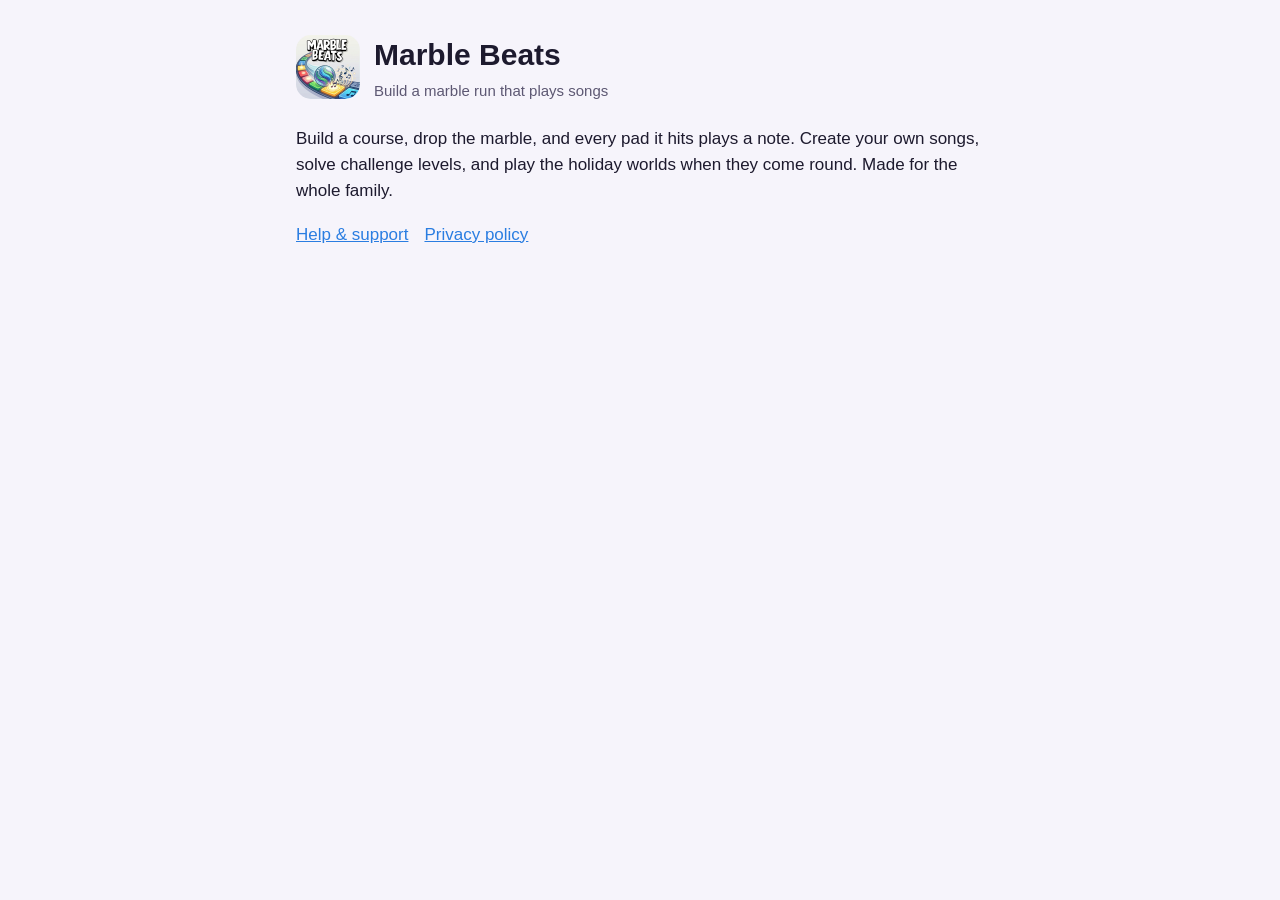
==== index.html @ 2eb8933d "Marble Beats website: home, privacy policy, support Co-Authored-By: Claude Opus 5.5 <noreply@anthrop" ====
<!doctype html>
<html lang="en"><head><meta charset="utf-8"><meta name="viewport" content="width=device-width, initial-scale=1">
<title>Marble Beats</title><link rel="stylesheet" href="style.css"></head>
<body><main>
<header><img src="icon.png" alt=""><div><h1>Marble Beats</h1><div class="muted">Build a marble run that plays songs</div></div></header>
<p>Build a course, drop the marble, and every pad it hits plays a note. Create your own songs, solve challenge levels, and play the holiday worlds when they come round. Made for the whole family.</p>
<nav><a href="support/">Help &amp; support</a><a href="privacy/">Privacy policy</a></nav>
</main></body></html>
---- style.css ----
:root { --bg: #f6f4fb; --ink: #1d1a2e; --muted: #5d5873; --card: #ffffff; --accent: #2a7de1; --line: #e3dff0; }
@media (prefers-color-scheme: dark) { :root { --bg: #0f1022; --ink: #f1f0f8; --muted: #a9a6c2; --card: #191a33; --accent: #6db3ff; --line: #2a2b4a; } }
* { box-sizing: border-box; }
body { margin: 0; background: var(--bg); color: var(--ink); font: 17px/1.55 -apple-system, BlinkMacSystemFont, "Segoe UI", Roboto, sans-serif; }
main { max-width: 720px; margin: 0 auto; padding: 32px 16px 64px; }
header { display: flex; align-items: center; gap: 14px; margin-bottom: 24px; }
header img { width: 64px; height: 64px; border-radius: 15px; }
h1 { font-size: 30px; margin: 0; }
h2 { font-size: 20px; margin: 28px 0 6px; }
p, li { color: var(--ink); }
.muted { color: var(--muted); font-size: 15px; }
.card { background: var(--card); border: 1px solid var(--line); border-radius: 16px; padding: 18px 20px; margin: 16px 0; }
a { color: var(--accent); }
nav a { margin-right: 16px; }
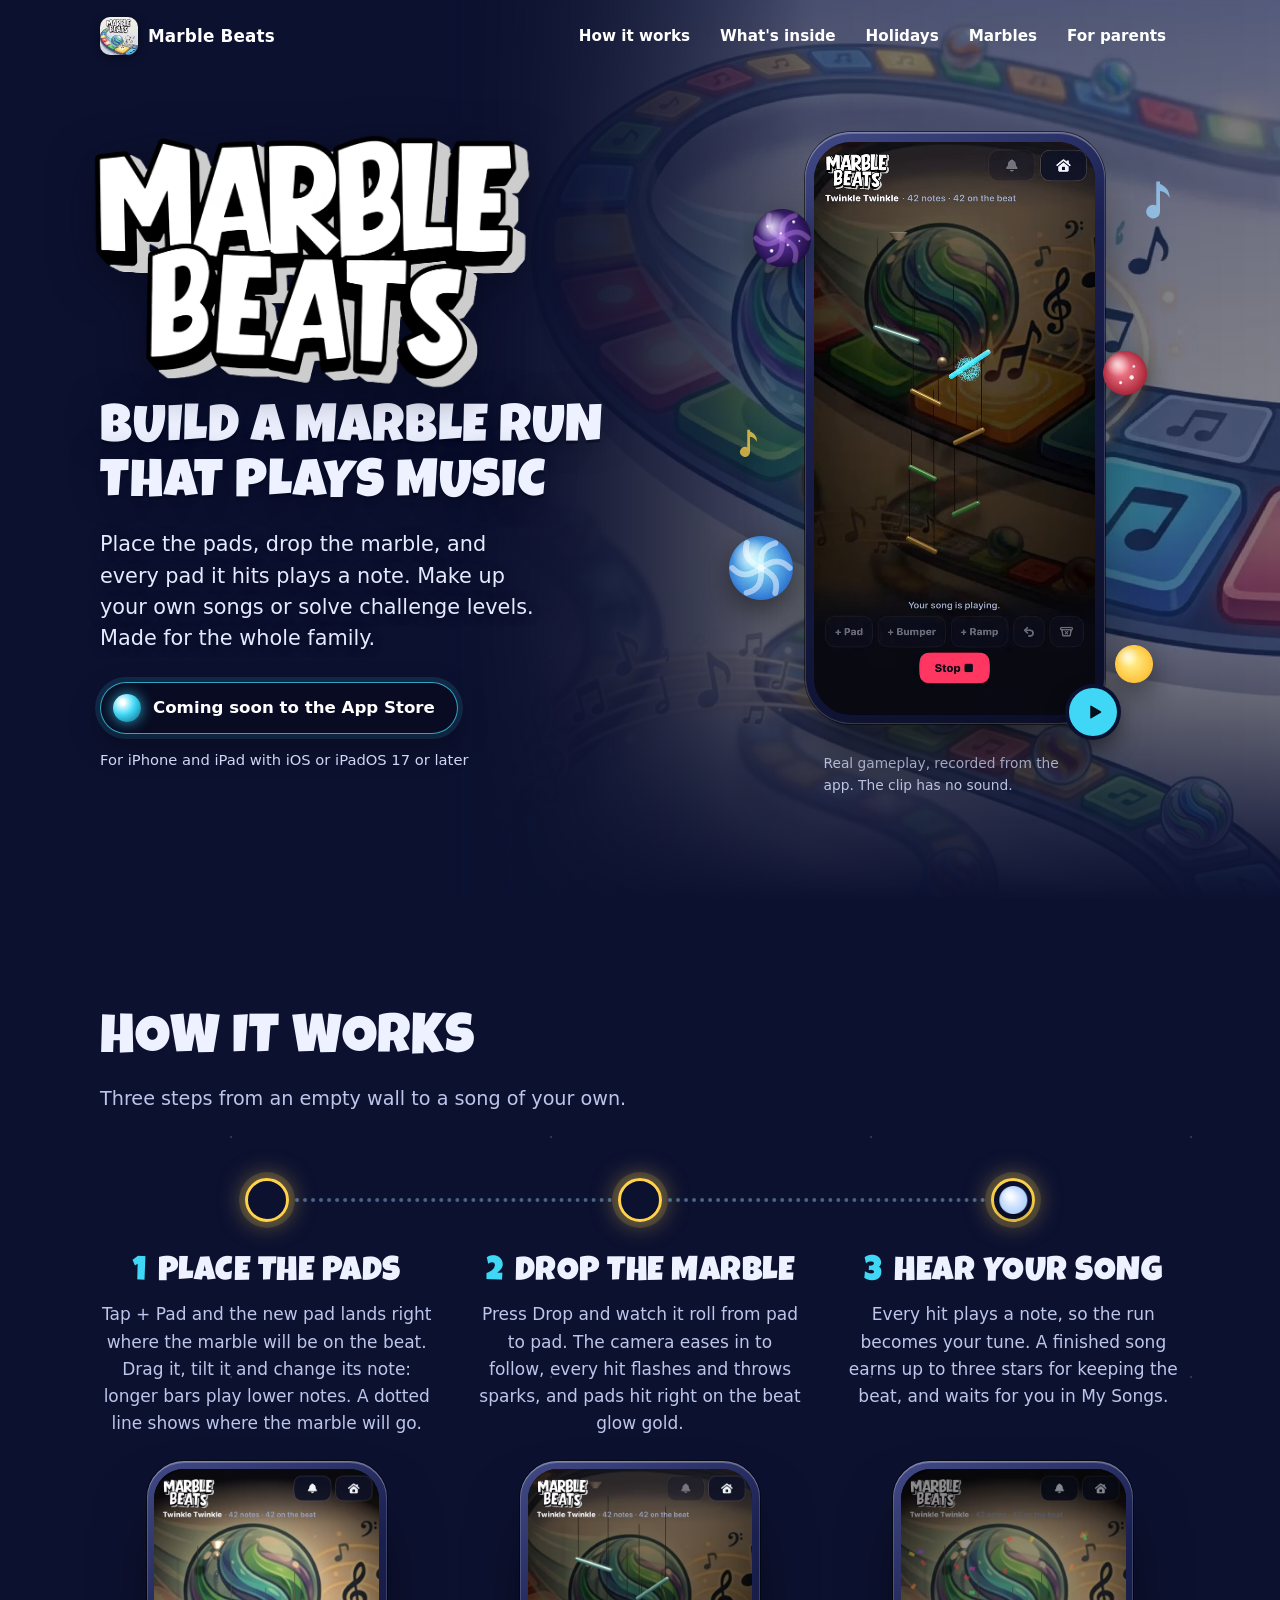
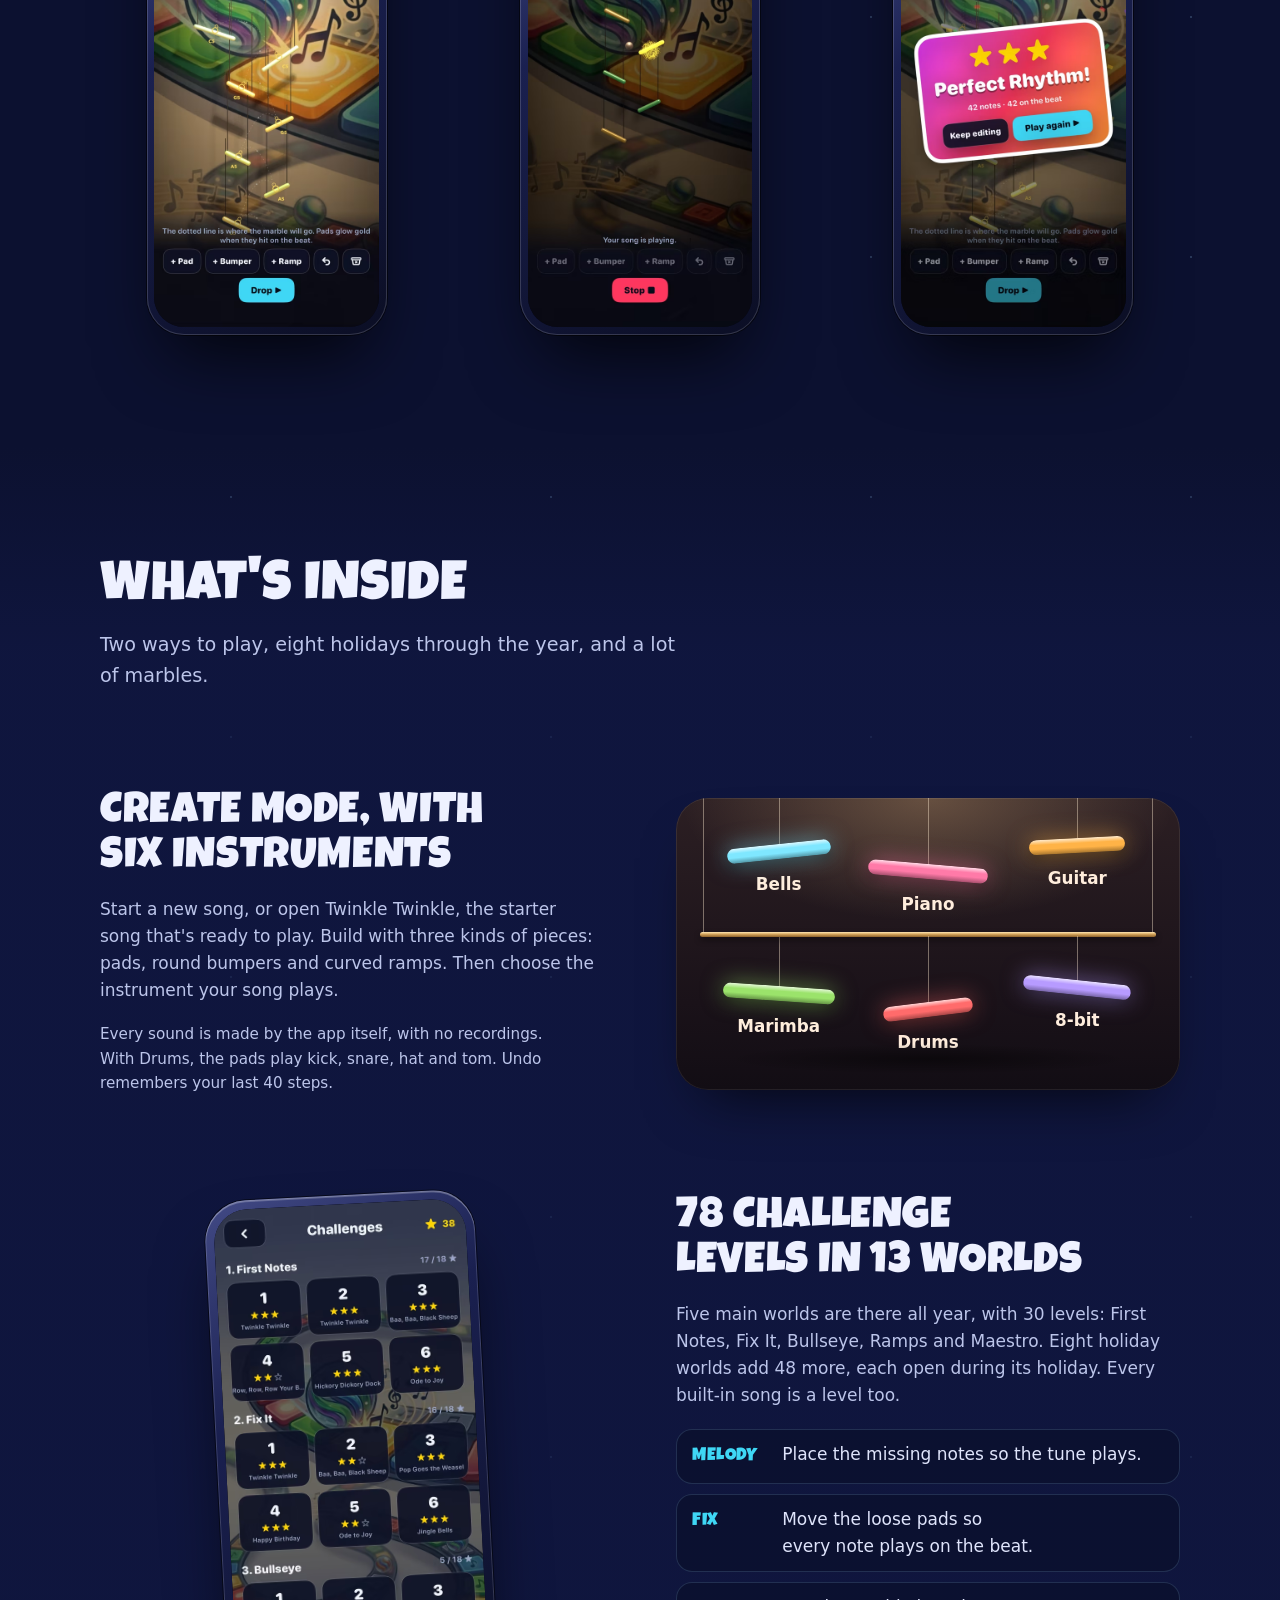
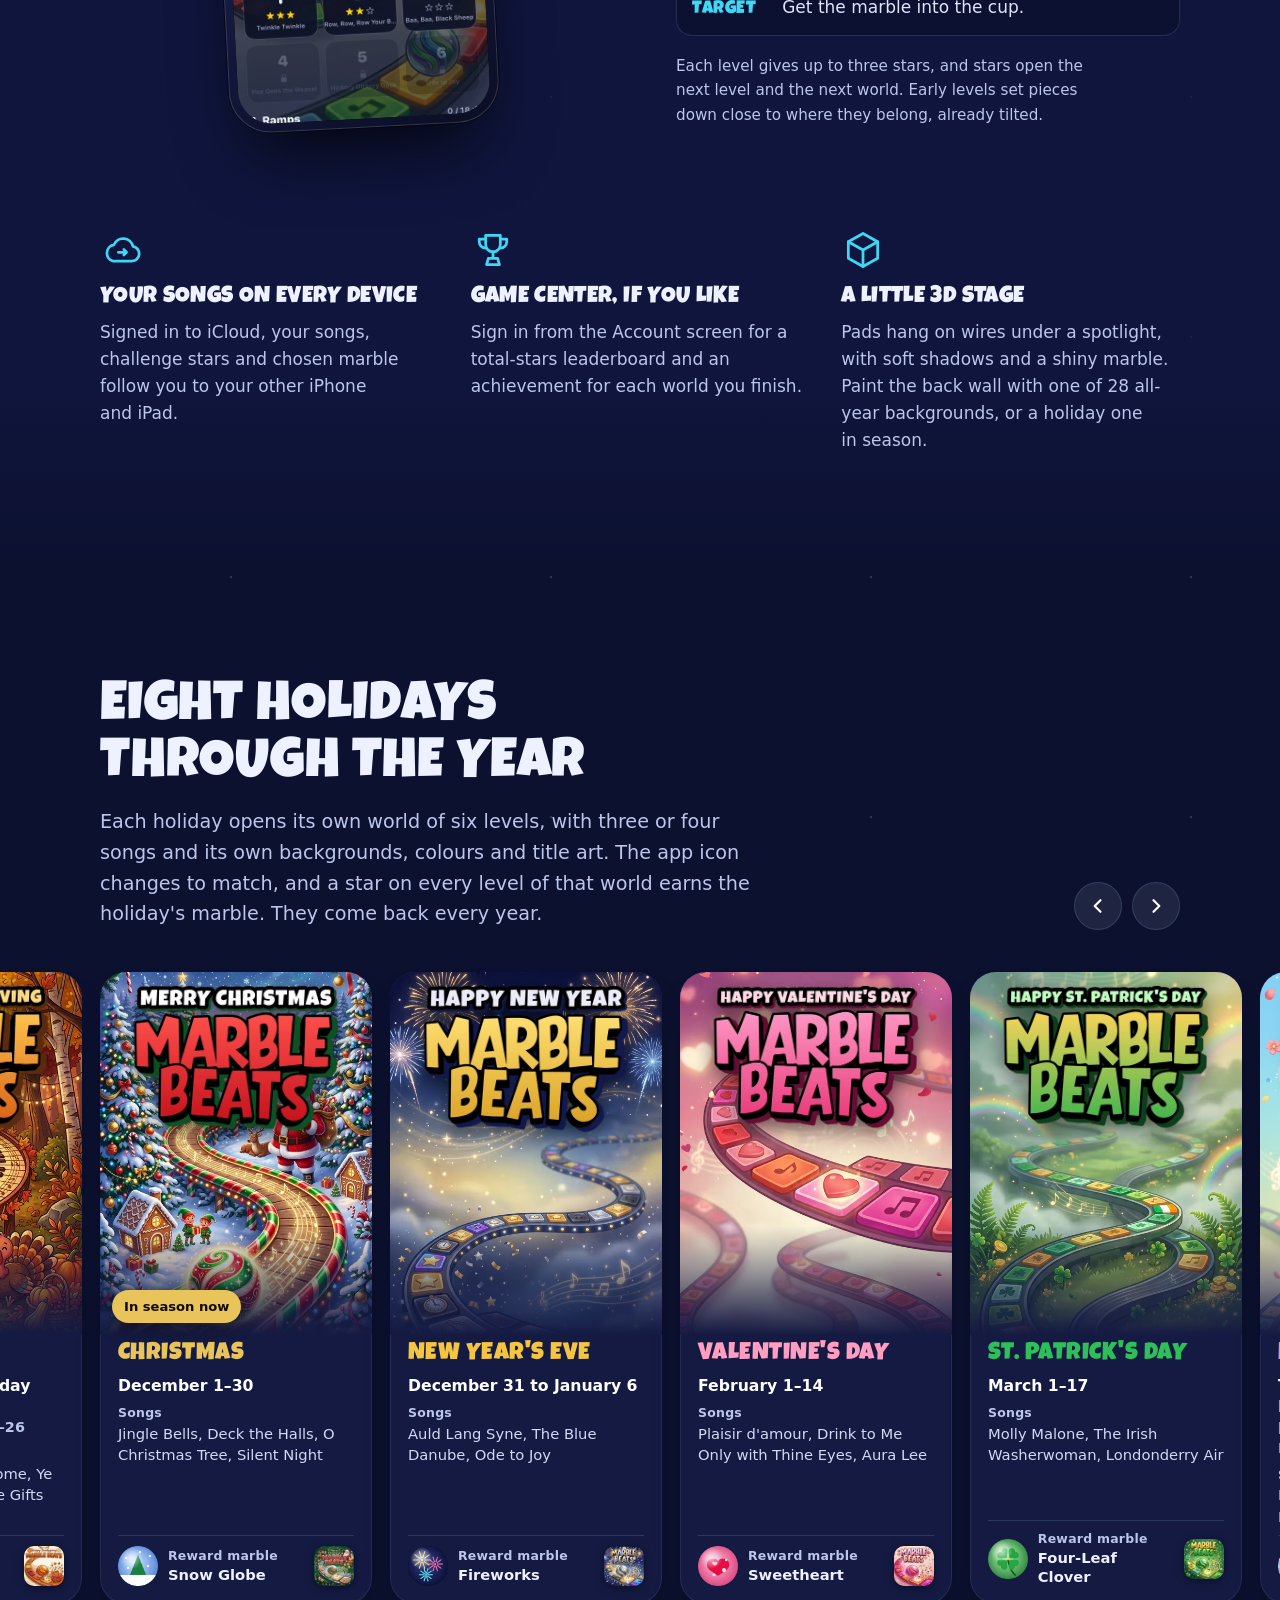
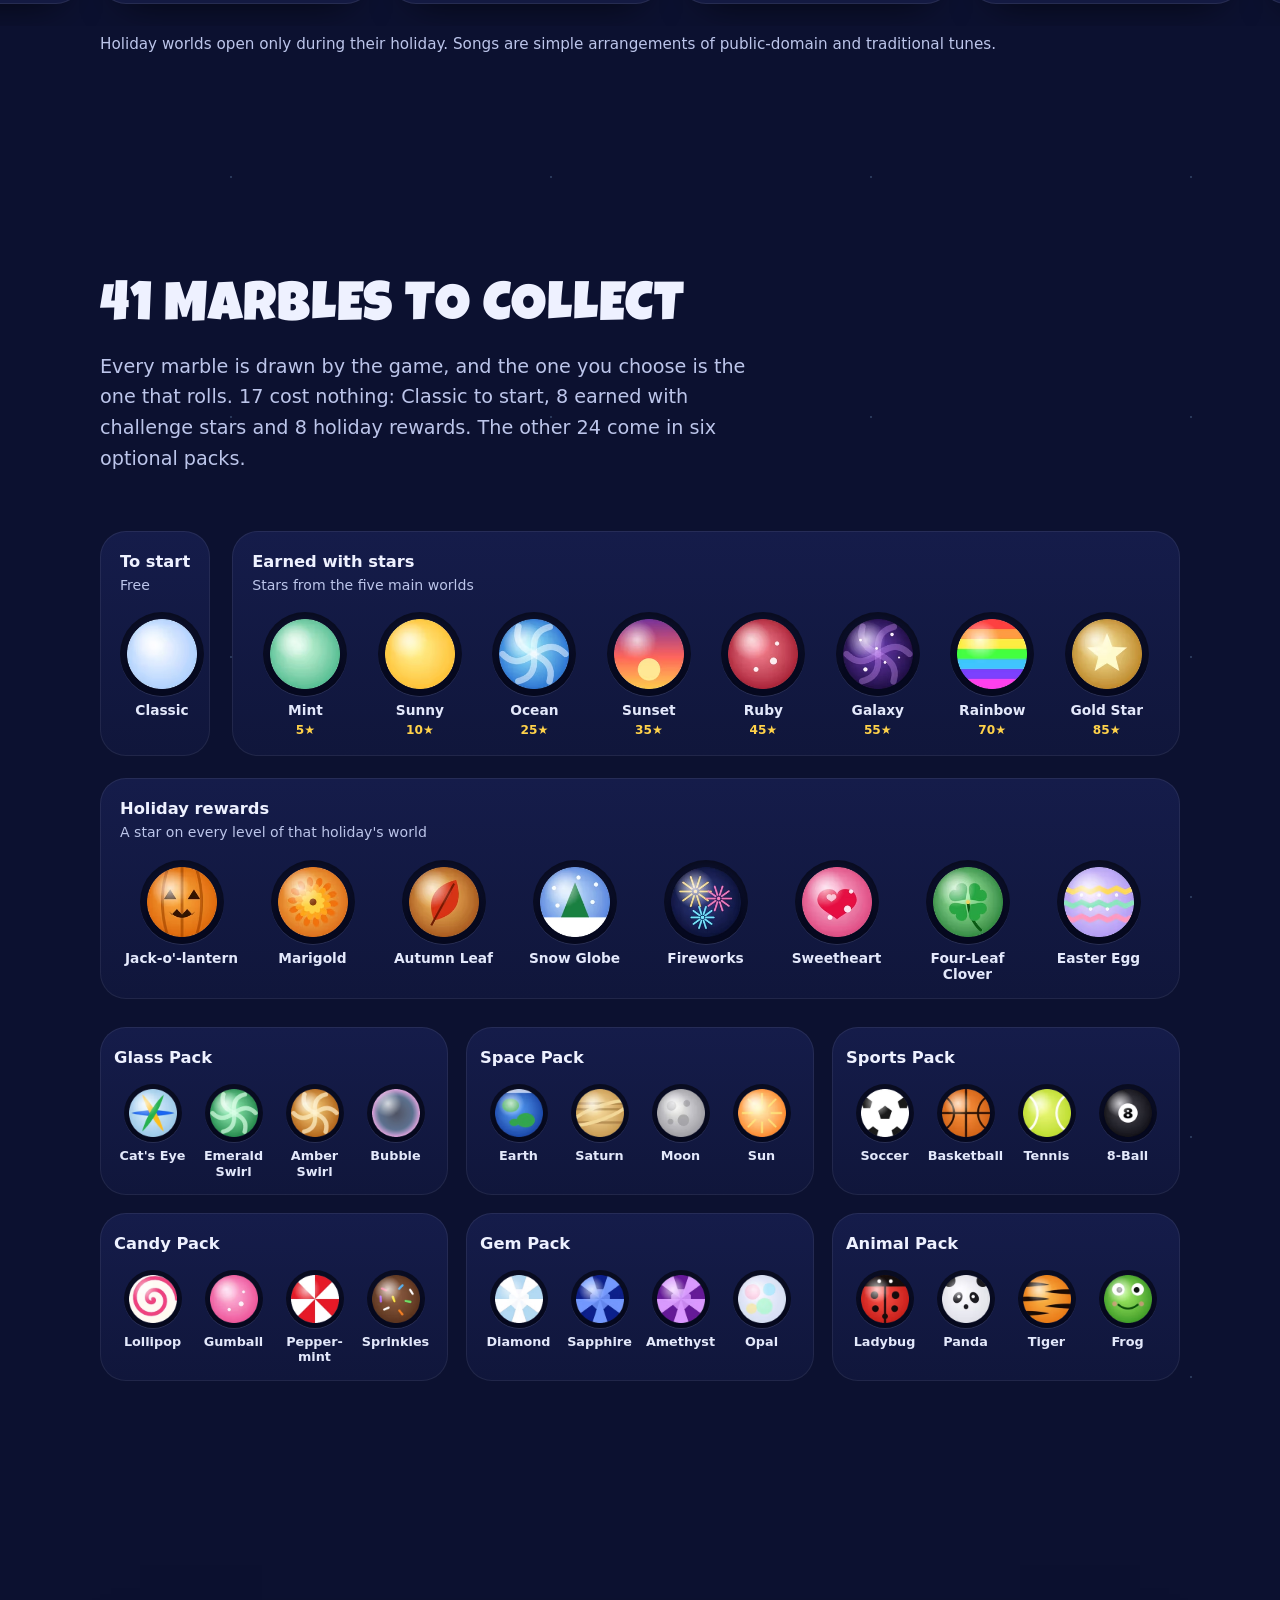
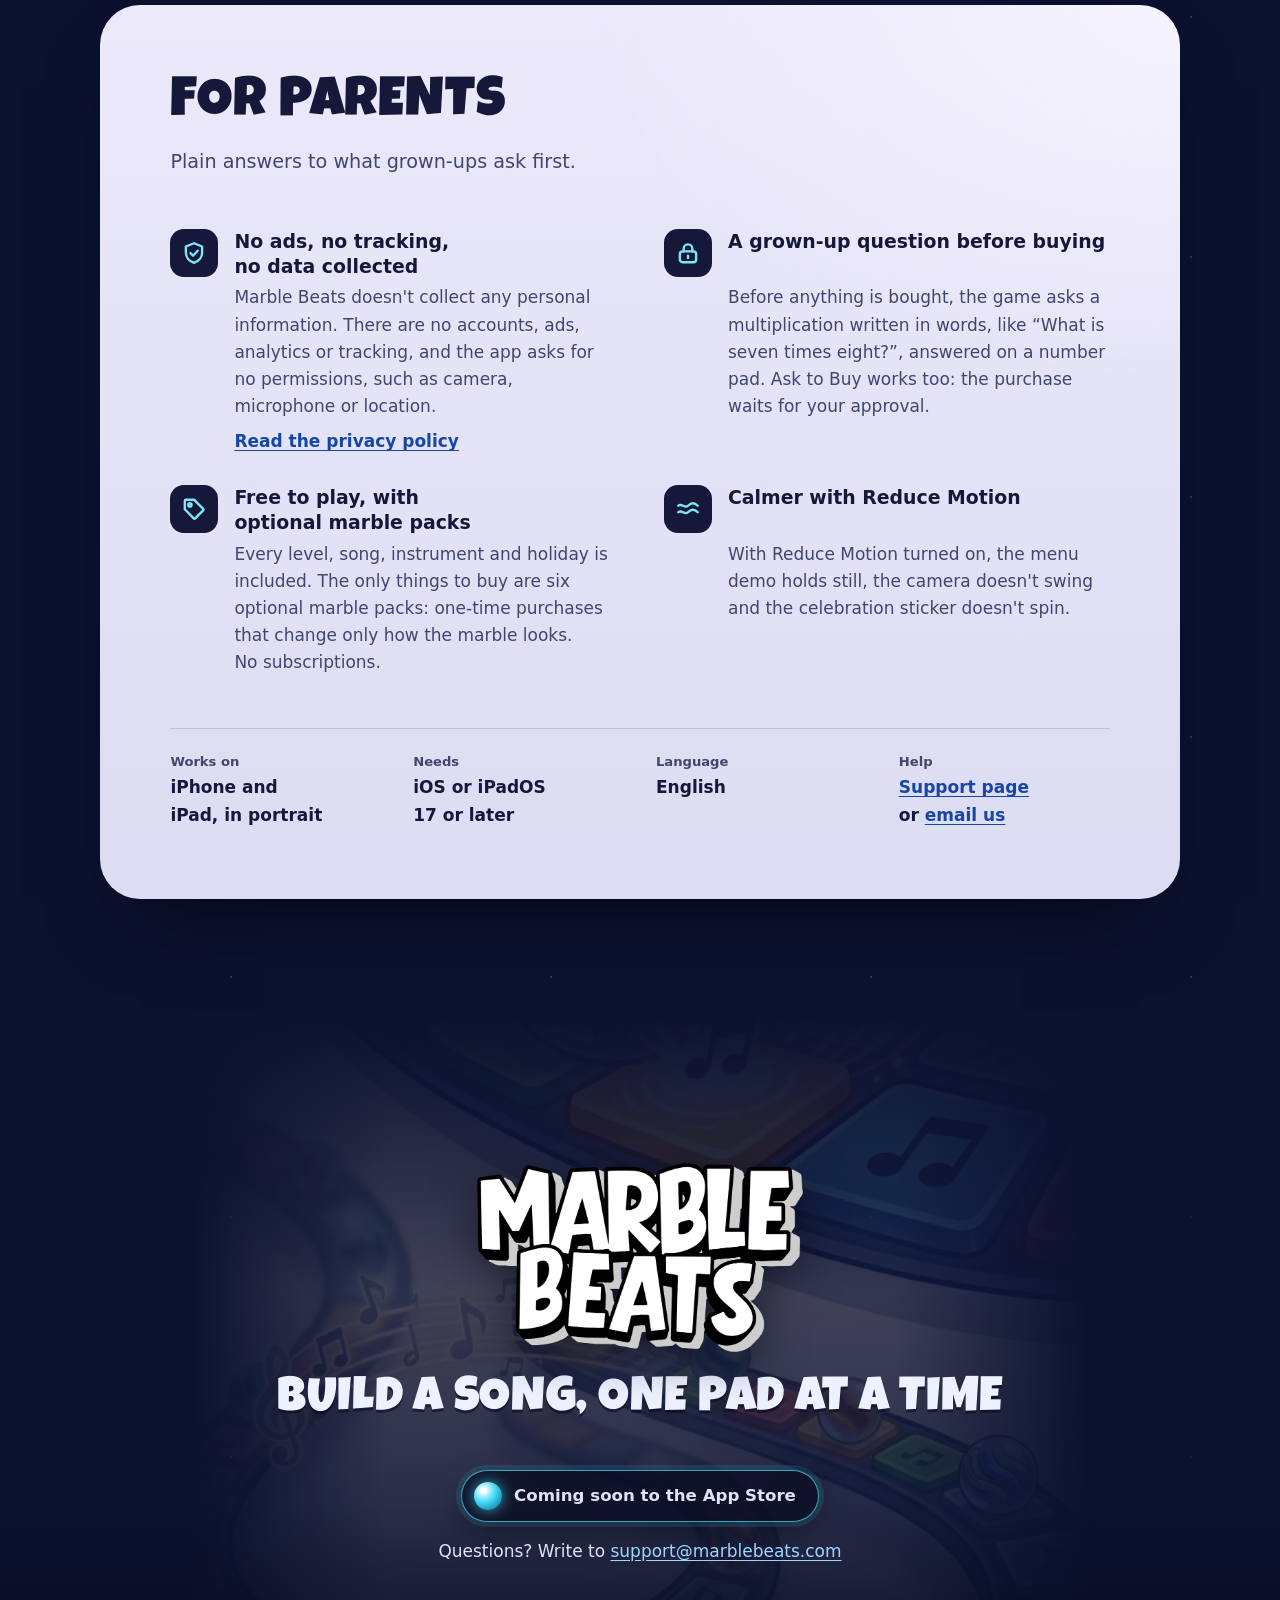
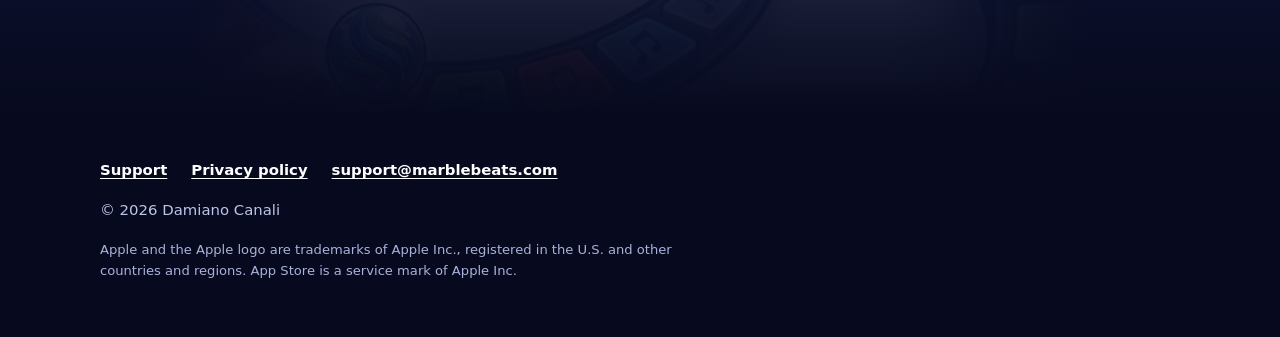
==== commit ec07ed51: "Marketing home page: hero with gameplay clip, how it works, what's inside, holidays, marbles, for pa" ====
--- a/index.html
+++ b/index.html
@@ -1,8 +1,956 @@
 <!doctype html>
-<html lang="en"><head><meta charset="utf-8"><meta name="viewport" content="width=device-width, initial-scale=1">
-<title>Marble Beats</title><link rel="stylesheet" href="style.css"></head>
-<body><main>
-<header><img src="icon.png" alt=""><div><h1>Marble Beats</h1><div class="muted">Build a marble run that plays songs</div></div></header>
-<p>Build a course, drop the marble, and every pad it hits plays a note. Create your own songs, solve challenge levels, and play the holiday worlds when they come round. Made for the whole family.</p>
-<nav><a href="support/">Help &amp; support</a><a href="privacy/">Privacy policy</a></nav>
-</main></body></html>
+<html lang="en">
+<head>
+<meta charset="utf-8">
+<meta name="viewport" content="width=device-width, initial-scale=1, viewport-fit=cover">
+<title>Marble Beats: build a marble run that plays music</title>
+<meta name="description" content="Place pads, drop the marble, and every pad it hits plays a note. A music game for the whole family on iPhone and iPad, with no ads and no tracking.">
+<meta name="theme-color" content="#0c1130">
+<meta name="color-scheme" content="dark">
+<link rel="canonical" href="https://marblebeats.com/">
+<link rel="icon" href="assets/favicon-32.png" sizes="32x32" type="image/png">
+<link rel="apple-touch-icon" href="assets/apple-touch-icon.png">
+<meta property="og:type" content="website">
+<meta property="og:site_name" content="Marble Beats">
+<meta property="og:url" content="https://marblebeats.com/">
+<meta property="og:title" content="Marble Beats: build a marble run that plays music">
+<meta property="og:description" content="Place pads, drop the marble, and every pad it hits plays a note. For iPhone and iPad.">
+<meta property="og:image" content="https://marblebeats.com/assets/og.jpg">
+<meta property="og:image:width" content="1200">
+<meta property="og:image:height" content="630">
+<meta property="og:image:alt" content="The Marble Beats lettering over the game's marble track artwork, next to a screenshot of a marble run playing a song.">
+<meta name="twitter:card" content="summary_large_image">
+<meta name="twitter:title" content="Marble Beats: build a marble run that plays music">
+<meta name="twitter:description" content="Place pads, drop the marble, and every pad it hits plays a note. For iPhone and iPad.">
+<meta name="twitter:image" content="https://marblebeats.com/assets/og.jpg">
+<!--
+  AT LAUNCH: replace 0000000000 with the app's numeric App Store ID (the digits after "id" in its
+  apps.apple.com link) and uncomment the line below. Safari on iPhone and iPad then shows its own
+  "Open in the App Store" banner at the top of this page. Also set APP_STORE_URL in the script at the
+  end of this file so the official "Download on the App Store" badge replaces the "Coming soon" pill.
+-->
+<!-- <meta name="apple-itunes-app" content="app-id=0000000000"> -->
+<link rel="preload" href="assets/fonts/LuckiestGuy-Regular.ttf" as="font" type="font/ttf" crossorigin>
+<style>
+@font-face{font-family:"Luckiest Guy";src:url("assets/fonts/LuckiestGuy-Regular.ttf") format("truetype");font-display:swap}
+:root{
+  --night:#0c1130;--night-2:#111845;--deep:#070a1e;--panel:#141b45;--line:rgba(158,212,255,.16);
+  --cyan:#3fd7f5;--on-cyan:#050f1c;--ice:#9ed4ff;--gold:#ffd24a;--text:#eef1ff;--muted:#bcc5ea;
+  --day:#e7e6f7;--day-ink:#151838;--day-muted:#41466e;--day-link:#1747a6;
+  --display:"Luckiest Guy",ui-rounded,system-ui,sans-serif;
+  --body:ui-rounded,"SF Pro Rounded",system-ui,-apple-system,"Segoe UI",Roboto,"Helvetica Neue",Arial,sans-serif;
+  --gutter:16px;--maxw:1160px;
+  color-scheme:dark;
+}
+@media (min-width:600px){:root{--gutter:28px}}
+@media (min-width:1100px){:root{--gutter:40px}}
+*,*::before,*::after{box-sizing:border-box}
+html{-webkit-text-size-adjust:100%;scroll-behavior:smooth;scroll-padding-top:24px}
+body{margin:0;min-width:320px;background:var(--night);color:var(--text);font:400 1.0625rem/1.6 var(--body);-webkit-font-smoothing:antialiased;
+  background-image:
+    radial-gradient(1px 1px at 23px 41px,rgba(255,255,255,.55),transparent 70%),
+    radial-gradient(1px 1px at 151px 97px,rgba(255,255,255,.4),transparent 70%),
+    radial-gradient(1.5px 1.5px at 231px 177px,rgba(158,212,255,.6),transparent 70%),
+    radial-gradient(1px 1px at 297px 23px,rgba(255,255,255,.35),transparent 70%),
+    radial-gradient(1px 1px at 77px 211px,rgba(255,255,255,.3),transparent 70%);
+  background-size:320px 240px}
+img,video,svg{display:block;max-width:100%}
+img{height:auto}
+p{margin:0;text-wrap:pretty}
+a{color:var(--ice);text-underline-offset:.18em}
+a:hover{color:#fff}
+:focus-visible{outline:3px solid var(--cyan);outline-offset:3px}
+[hidden]{display:none!important}
+.vh{position:absolute!important;width:1px;height:1px;overflow:hidden;clip:rect(0 0 0 0);clip-path:inset(50%);white-space:nowrap}
+.skip{position:absolute;left:12px;top:-80px;z-index:50;background:var(--cyan);color:var(--on-cyan);font-weight:800;padding:10px 16px;border-radius:12px;text-decoration:none}
+.skip:focus{top:12px}
+.wrap{width:100%;max-width:var(--maxw);margin-inline:auto;padding-inline:var(--gutter)}
+h1,h2,h3,h4{margin:0;font-weight:400}
+h1,h2,h3{font-family:var(--display);letter-spacing:.015em;line-height:1.04;text-wrap:balance;text-transform:uppercase}
+
+/* top bar */
+.top{position:absolute;inset:0 0 auto;z-index:5}
+.top .wrap{display:flex;align-items:center;justify-content:space-between;gap:16px;height:72px}
+.brand{display:flex;align-items:center;gap:10px;color:#fff;text-decoration:none;font-weight:800;font-size:1.05rem;letter-spacing:.01em}
+.brand img{width:38px;height:38px;border-radius:10px;box-shadow:0 2px 10px rgba(0,0,0,.45)}
+.top nav{display:none}
+@media (min-width:960px){
+  .top nav{display:flex;gap:2px}
+  .top nav a{color:#fff;text-decoration:none;font-weight:700;font-size:.95rem;padding:8px 14px;border-radius:999px}
+  .top nav a:hover{background:rgba(255,255,255,.1)}
+}
+
+/* hero */
+.hero{position:relative;isolation:isolate;overflow:hidden;padding:92px 0 64px}
+.hero-art{position:absolute;inset:0;z-index:-2}
+.hero-art img{width:100%;height:100%;object-fit:cover;object-position:50% 38%}
+.hero::before{content:"";position:absolute;inset:0;z-index:-1;
+  background:linear-gradient(180deg,rgba(12,17,48,.66) 0%,rgba(12,17,48,.74) 38%,rgba(12,17,48,.9) 62%,var(--night) 92%)}
+.hero-inner{display:grid;gap:44px;justify-items:center;text-align:center}
+.lettering{width:min(78vw,430px);filter:drop-shadow(0 10px 22px rgba(3,6,20,.55))}
+.hero .lettering{margin-inline:auto}
+.hero h1{font-size:clamp(1.95rem,1.2rem + 3.3vw,3.3rem);margin-top:14px;text-shadow:0 3px 0 rgba(5,10,30,.55),0 0 30px rgba(5,10,30,.5)}
+.lede{font-size:clamp(1.08rem,1rem + .45vw,1.3rem);line-height:1.5;color:#e6eaff;max-width:34ch;margin:16px auto 0;text-shadow:0 1px 12px rgba(5,10,30,.8)}
+.get{margin-top:28px;display:flex;justify-content:center}
+.req{font-size:.92rem;color:#d0d6f3;margin-top:14px;text-wrap:balance}
+.soon{display:inline-flex;align-items:center;gap:12px;padding:11px 22px 11px 12px;border-radius:999px;color:#fff;font-weight:800;font-size:1.04rem;line-height:1.25;text-align:left;text-wrap:balance;
+  background:rgba(7,10,30,.72);border:1.5px solid rgba(63,215,245,.75);box-shadow:0 0 0 5px rgba(63,215,245,.12),0 12px 30px rgba(0,0,0,.35)}
+.soon .dot{flex:none;width:28px;height:28px;border-radius:50%;
+  background:radial-gradient(circle at 34% 30%,#fff 0 9%,#c9f6ff 17%,#3fd7f5 46%,#0b5f80 100%);box-shadow:0 0 14px rgba(63,215,245,.75)}
+.store-badge{display:inline-block;border-radius:10px}
+.store-badge img{height:56px;width:auto}
+
+.hero-phone{position:relative;margin:0;display:grid;justify-items:center;gap:28px}
+.hero-phone::before{content:"";position:absolute;inset:8% -20% 10%;z-index:-1;background:radial-gradient(closest-side,rgba(63,215,245,.32),transparent);filter:blur(10px)}
+.hero-phone figcaption{font-size:.86rem;color:#c9d0f0;max-width:30ch}
+.phone{--w:280px;position:relative;width:var(--w);padding:calc(var(--w)*.032);border-radius:calc(var(--w)*.155);
+  background:linear-gradient(150deg,#424a86 0%,#1a2050 34%,#0b0e24 100%);
+  box-shadow:inset 0 0 0 1px rgba(255,255,255,.16),inset 0 2px 0 rgba(255,255,255,.22),0 0 0 1px rgba(0,0,0,.55),0 38px 70px -22px rgba(0,0,0,.8)}
+.screen{position:relative;overflow:hidden;aspect-ratio:590/1204;border-radius:calc(var(--w)*.125);background:#05071a}
+.screen img{position:absolute;inset:0;width:100%;height:100%;object-fit:cover}
+.screen video{position:absolute;left:0;bottom:0;width:100%;height:auto;aspect-ratio:590/1282;object-fit:cover}
+.hero .phone{--w:min(292px,72vw)}
+.vid-btn{position:absolute;right:-12px;bottom:-12px;z-index:3;width:48px;height:48px;border:0;border-radius:50%;display:grid;place-items:center;cursor:pointer;
+  background:var(--cyan);color:var(--on-cyan);box-shadow:0 0 0 4px var(--night),0 10px 22px rgba(0,0,0,.5)}
+.vid-btn:hover{background:#86ecff}
+.vid-btn:focus-visible{outline-color:#fff}
+.vid-btn svg{width:18px;height:18px}
+.vid-btn .i-play{margin-left:2px}
+.vid-btn .i-play{display:none}
+.vid-btn[data-state="paused"] .i-play{display:block}
+.vid-btn[data-state="paused"] .i-pause{display:none}
+.vid-btn.big{right:50%;bottom:50%;transform:translate(50%,50%);width:78px;height:78px;box-shadow:0 10px 34px rgba(63,215,245,.55),0 0 0 6px rgba(63,215,245,.22)}
+.vid-btn.big svg{width:30px;height:30px;margin-left:4px}
+.phone-wrap{position:relative}
+.floaty{position:absolute;z-index:1;width:var(--s);height:var(--s);filter:drop-shadow(0 10px 14px rgba(0,0,0,.45))}
+.floaty img{width:100%;height:100%}
+.f1{--s:38px;left:calc(-1*var(--s) + 4px);top:13%}
+.f2{--s:32px;right:calc(-1*var(--s) + 2px);top:37%}
+.f3{--s:42px;left:calc(-1*var(--s) - 2px);bottom:21%}
+.f4{--s:30px;right:calc(-1*var(--s) - 4px);bottom:7%}
+.note{position:absolute;z-index:1;width:22px;color:var(--ice);opacity:.75;display:none}
+.n1{right:-70px;top:8%;width:30px}
+.n2{left:-66px;top:50%;width:22px;color:var(--gold)}
+@media (min-width:600px){
+  .f1{--s:58px;left:calc(-1*var(--s) + 6px)}
+  .f2{--s:44px}
+  .f3{--s:64px;left:calc(-1*var(--s) - 12px)}
+  .f4{--s:38px;right:calc(-1*var(--s) - 10px)}
+  .note{display:block}
+}
+@media (min-width:980px){
+  .hero{padding:132px 0 104px}
+  .hero-inner{grid-template-columns:minmax(0,1.12fr) minmax(0,.88fr);gap:56px;text-align:left;justify-items:start;align-items:center}
+  .hero-copy{padding-bottom:24px}
+  .hero .lettering{width:min(100%,440px);margin-inline:-8px 0}
+  .hero h1{max-width:16ch}
+  .lede{margin-left:0}
+  .hero .get{justify-content:flex-start}
+  .hero-phone{justify-self:center}
+  .hero .phone{--w:300px}
+  .hero-art{left:auto;width:min(64%,860px)}
+  .hero-art img{object-position:50% 46%;-webkit-mask-image:linear-gradient(90deg,transparent,#000 42%);mask-image:linear-gradient(90deg,transparent,#000 42%)}
+  .hero::before{background:linear-gradient(90deg,var(--night) 34%,rgba(12,17,48,.58) 64%,rgba(12,17,48,.5)),linear-gradient(180deg,transparent 72%,var(--night))}
+}
+
+/* sections */
+.section{padding-block:clamp(64px,9vw,112px)}
+.section-head{max-width:660px}
+.section-head h2{font-size:clamp(2.15rem,1.45rem + 2.9vw,3.45rem)}
+.section-head p{color:var(--muted);font-size:clamp(1.06rem,1rem + .3vw,1.2rem);margin-top:14px}
+
+/* how it works: the beat rail */
+.steps{--ring:44px;--gap:64px;list-style:none;margin:clamp(40px,6vw,64px) 0 0;padding:0;position:relative;display:grid;gap:var(--gap)}
+.step{position:relative;padding-left:calc(var(--ring) + 20px)}
+.ring{position:absolute;left:0;top:-6px;width:var(--ring);height:var(--ring);border-radius:50%;border:3px solid var(--gold);box-shadow:0 0 0 6px rgba(255,210,74,.14),0 0 26px rgba(255,210,74,.55);transition:border-color .2s,box-shadow .3s}
+.armed .ring{border-color:rgba(158,212,255,.55);box-shadow:none}
+.armed .ring.lit{border-color:var(--gold);box-shadow:0 0 0 6px rgba(255,210,74,.14),0 0 26px rgba(255,210,74,.55)}
+.step:not(.end)::after{content:"";position:absolute;left:calc(var(--ring)/2 - 2px);top:calc(var(--ring) - 6px);bottom:calc(-1*var(--gap) - 6px);border-left:4px dotted rgba(158,212,255,.42)}
+.hop{position:absolute;left:0;top:0;width:28px;height:28px;z-index:2;pointer-events:none;display:none;filter:drop-shadow(0 4px 6px rgba(0,0,0,.5))}
+.armed .hop{display:block}
+.hop img{width:100%;height:100%}
+.step h3{font-size:clamp(1.65rem,1.3rem + 1.4vw,2.1rem)}
+.step h3 .n{color:var(--cyan);margin-right:.35em}
+.step p{color:var(--muted);margin-top:10px;max-width:40ch}
+.step .phone{--w:min(228px,60vw);margin-top:24px}
+@media (min-width:600px) and (max-width:899px){
+  .step{display:grid;grid-template-columns:minmax(0,1fr) auto;grid-template-rows:auto 1fr;column-gap:clamp(24px,5vw,44px);align-items:start}
+  .step h3,.step p{grid-column:1}
+  .step .phone{--w:min(228px,34vw);grid-column:2;grid-row:1 / span 2;margin-top:0}
+}
+@media (min-width:900px){
+  .steps{grid-template-columns:repeat(3,minmax(0,1fr));--gap:40px}
+  .step{padding:calc(var(--ring) + 34px) 0 0;display:flex;flex-direction:column;align-items:center;text-align:center}
+  .ring{left:50%;top:0;transform:translateX(-50%)}
+  .step:not(.end)::after{left:calc(50% + var(--ring)/2 + 6px);right:calc(-50% - var(--gap) + var(--ring)/2 + 6px);top:calc(var(--ring)/2 - 2px);bottom:auto;border-left:0;border-top:4px dotted rgba(158,212,255,.42)}
+  .step p{margin-inline:auto;margin-bottom:24px}
+  .step .phone{--w:240px;margin-top:auto}
+}
+
+/* what's inside */
+.inside{background:linear-gradient(180deg,transparent,rgba(17,24,69,.65) 12%,rgba(17,24,69,.65) 88%,transparent)}
+.feature{display:grid;gap:40px;align-items:center;margin-top:clamp(52px,8vw,100px)}
+.feature h3{font-size:clamp(1.85rem,1.3rem + 2vw,2.7rem)}
+.feature-text > p{color:var(--muted);margin-top:14px;max-width:46ch}
+.feature-text > p.fine{font-size:.95rem;margin-top:18px}
+@media (min-width:900px){
+  .feature{grid-template-columns:minmax(0,1fr) minmax(0,1fr);gap:72px}
+  .feature.flip .feature-media{order:-1}
+}
+.stage{position:relative;overflow:hidden;border-radius:32px;padding:0 clamp(12px,3vw,32px) 34px;
+  background:radial-gradient(70% 60% at 50% 0%,rgba(255,206,140,.28),transparent 70%),linear-gradient(180deg,#2c1f23 0%,#1a1219 70%,#120d14 100%);
+  box-shadow:inset 0 0 0 1px rgba(255,255,255,.08),0 30px 60px -30px rgba(0,0,0,.8)}
+.stage::after{content:"";position:absolute;left:10%;right:10%;bottom:16px;height:30px;border-radius:50%;background:radial-gradient(closest-side,rgba(0,0,0,.45),transparent)}
+.instruments{list-style:none;margin:0;padding:0;display:grid;grid-template-columns:repeat(3,minmax(0,1fr));column-gap:8px}
+.instruments li{position:relative;display:grid;grid-template-columns:minmax(0,1fr);justify-items:center;align-content:start;gap:12px;padding-top:var(--drop);font-weight:800;font-size:clamp(.9rem,.85rem + .3vw,1.05rem);color:#ffeedd}
+.instruments li::before{content:"";position:absolute;top:0;left:50%;height:calc(var(--drop) + 6px);border-left:1.5px solid rgba(255,236,210,.42)}
+.instruments li:nth-child(n+4){margin-top:38px}
+.instruments li:nth-child(n+4)::before{top:-20px;height:calc(var(--drop) + 26px)}
+.instruments li:nth-child(4)::after{content:"";position:absolute;top:-24px;left:-8px;width:calc(300% + 32px);height:5px;border-radius:3px;
+  background:linear-gradient(180deg,#ffe7b5 0,#d3a35a 45%,#8a5f2a 100%);box-shadow:0 3px 6px rgba(0,0,0,.45)}
+.instruments li:nth-child(1)::after,.instruments li:nth-child(3)::after{content:"";position:absolute;top:0;height:calc(100% + 16px);border-left:1.5px solid rgba(255,236,210,.42)}
+.instruments li:nth-child(1)::after{left:-5px}
+.instruments li:nth-child(3)::after{right:-5px}
+.bar{width:var(--len);max-width:92%;height:15px;border-radius:9px;transform:rotate(var(--tilt));
+  background:linear-gradient(180deg,rgba(255,255,255,.75) 0,var(--c) 34%,var(--c) 62%,rgba(0,0,0,.35) 100%),var(--c);
+  box-shadow:0 0 22px color-mix(in srgb,var(--c) 55%,transparent),0 6px 10px rgba(0,0,0,.35)}
+.kinds{list-style:none;margin:20px 0 0;padding:0;display:grid;gap:10px}
+.kinds li{display:grid;grid-template-columns:minmax(0,1fr);gap:2px;padding:12px 16px;border-radius:16px;background:rgba(7,10,30,.42);box-shadow:inset 0 0 0 1px var(--line)}
+@media (min-width:600px){.kinds li{grid-template-columns:4.6em minmax(0,1fr);gap:12px;align-items:baseline}}
+.kinds b{font-family:var(--display);font-weight:400;font-size:1.1rem;letter-spacing:.03em;color:var(--cyan);text-transform:uppercase}
+.kinds span{color:#dfe4fb;text-wrap:balance}
+.feature-media{display:grid;justify-items:center}
+.feature-media .phone{--w:min(270px,70vw);transform:rotate(-3deg)}
+
+/* holidays */
+.holidays .section-head{display:block}
+.strip-head{display:flex;align-items:flex-end;justify-content:space-between;gap:24px}
+.strip-ctl{display:none;gap:10px;flex:none}
+@media (min-width:700px){.strip-ctl{display:flex}}
+.strip-ctl button{width:48px;height:48px;border-radius:50%;border:0;cursor:pointer;display:grid;place-items:center;background:rgba(255,255,255,.08);color:#fff;box-shadow:inset 0 0 0 1px var(--line)}
+.strip-ctl button:hover{background:rgba(255,255,255,.16)}
+.strip-ctl button[aria-disabled="true"]{opacity:.35;cursor:default;background:rgba(255,255,255,.08)}
+.strip-ctl svg{width:20px;height:20px}
+.strip{list-style:none;margin:36px 0 0;display:grid;grid-auto-flow:column;grid-auto-columns:min(272px,80vw);gap:18px;overflow-x:auto;overscroll-behavior-x:contain;
+  scroll-snap-type:x mandatory;position:relative;
+  padding:6px max(var(--gutter),calc((100% - var(--maxw))/2 + var(--gutter))) 22px;scroll-padding-inline:max(var(--gutter),calc((100% - var(--maxw))/2 + var(--gutter)));
+  scrollbar-width:thin;scrollbar-color:rgba(158,212,255,.35) transparent}
+.strip:focus-visible{outline-offset:-3px}
+.hcard{scroll-snap-align:start;display:flex;flex-direction:column;border-radius:26px;overflow:hidden;background:#141a42;box-shadow:inset 0 0 0 1px rgba(255,255,255,.08),0 20px 40px -24px rgba(0,0,0,.8)}
+.hcard-art{position:relative;aspect-ratio:3/4;background:#1d2350}
+.hcard-art::after{content:"";position:absolute;inset:auto 0 0;height:30%;background:linear-gradient(180deg,transparent,#141a42)}
+.hcard-bg{position:absolute;inset:0;width:100%;height:100%;object-fit:cover}
+.hcard-title{position:absolute;top:12px;left:50%;width:76%;transform:translateX(-50%);z-index:1;filter:drop-shadow(0 6px 10px rgba(0,0,0,.55))}
+.season-badge{position:absolute;z-index:2;left:12px;bottom:12px;padding:6px 12px;border-radius:999px;font-size:.82rem;font-weight:800;background:var(--acc);color:#120a00;box-shadow:0 6px 16px rgba(0,0,0,.4)}
+.hcard-body{display:flex;flex-direction:column;gap:8px;padding:6px 18px 18px;flex:1}
+.hcard h3{font-family:var(--display);font-size:1.5rem;letter-spacing:.02em;line-height:1.1;color:var(--acc);text-transform:uppercase}
+.when{font-weight:800;color:#fff;font-size:.98rem;line-height:1.35}
+.when-year{display:block;font-weight:600;color:var(--muted);font-size:.9rem}
+.when-year:empty{display:none}
+.songs{font-size:.92rem;line-height:1.45;color:#d3d9f4}
+.k{display:block;font-size:.78rem;font-weight:800;color:var(--muted);letter-spacing:.02em}
+.hcard-foot{margin-top:auto;padding-top:10px;display:flex;align-items:center;justify-content:space-between;gap:10px;border-top:1px solid var(--line)}
+.reward{display:flex;align-items:center;gap:10px;font-size:.92rem;font-weight:700;line-height:1.3}
+.reward img{width:40px;height:40px;flex:none}
+.hicon{width:40px;height:40px;border-radius:10px;flex:none;box-shadow:0 2px 8px rgba(0,0,0,.4)}
+.strip-note{color:var(--muted);font-size:.95rem;margin-top:6px}
+
+/* marbles */
+.tray{margin-top:clamp(36px,6vw,56px);display:grid;gap:28px}
+.shelves{display:grid;gap:22px}
+@media (min-width:1000px){.shelves{grid-template-columns:auto 1fr;column-gap:22px}.shelf.holiday{grid-column:1 / -1}}
+.shelf,.pack{border-radius:26px;padding:20px 20px 16px;background:linear-gradient(180deg,#151c4a,#10163b);box-shadow:inset 0 0 0 1px rgba(255,255,255,.07)}
+.shelf h3,.pack h4{font-family:var(--body);font-weight:800;font-size:1.02rem;letter-spacing:0;line-height:1.3;text-transform:none}
+.shelf .sub{color:var(--muted);font-size:.88rem;margin-top:2px}
+.marbles{list-style:none;margin:16px 0 0;padding:0;display:flex;flex-wrap:wrap;gap:14px 4px}
+@media (min-width:600px){.marbles{gap:14px 8px}.marbles li{width:78px}.cup{width:68px;height:68px}.cup img{width:56px;height:56px}}
+.shelf.start{display:grid;grid-template-columns:1fr auto;grid-template-rows:1fr 1fr;column-gap:16px}
+.shelf.start h3{align-self:end}.shelf.start .sub{align-self:start}
+.shelf.start .marbles{margin:0;grid-column:2;grid-row:1 / span 2}
+@media (min-width:1000px){
+  .shelf.start{display:block}.shelf.start .marbles{margin-top:16px}
+  .shelf .cup{width:76px;height:76px}
+  .shelf .cup img{width:64px;height:64px}
+  .shelf .m-name{font-size:.86rem}
+}
+@media (min-width:1200px){.shelf .cup{width:84px;height:84px}.shelf .cup img{width:70px;height:70px}}
+.marbles li{width:70px;display:grid;justify-items:center;align-content:start;text-align:center;gap:6px}
+.cup{width:58px;height:58px;border-radius:50%;display:grid;place-items:center;
+  background:radial-gradient(circle at 50% 62%,#060920 0 52%,#1e2760 100%);box-shadow:inset 0 5px 10px rgba(0,0,0,.6),0 1px 0 rgba(255,255,255,.1)}
+.cup img{width:48px;height:48px;transition:transform .5s cubic-bezier(.3,1.4,.5,1)}
+.marbles li:hover .cup img{transform:translateY(-4px) rotate(-28deg)}
+.m-name{font-size:.8rem;font-weight:700;line-height:1.2;color:#e3e8fb;hyphens:auto;-webkit-hyphens:auto}
+@media (max-width:379px){.shelf,.pack{padding:18px 12px 14px}.marbles{gap:12px 2px}.marbles li{width:64px}.cup{width:54px;height:54px}.cup img{width:44px;height:44px}.m-name{font-size:.72rem}}
+.m-note{font-size:.76rem;font-weight:800;color:var(--gold);margin-top:-4px}
+/* the star and holiday shelves: even columns that fill the shelf (4 a row on phones, all 8 on wider screens) */
+.shelf:not(.start) .marbles{display:grid;grid-template-columns:repeat(4,minmax(0,1fr));gap:16px 6px}
+.shelf:not(.start) .marbles li{width:auto;min-width:0}
+@media (min-width:760px){.shelf:not(.start) .marbles{grid-template-columns:repeat(8,minmax(0,1fr));gap:18px 8px}}
+.packs{display:grid;gap:18px;grid-template-columns:repeat(auto-fill,minmax(min(100%,330px),1fr))}
+.pack .marbles{flex-wrap:nowrap;justify-content:space-between;gap:4px}
+.pack .marbles li{width:auto;flex:1 1 0;min-width:0}
+@media (min-width:600px){.pack{padding-inline:14px}}
+
+/* extras */
+.extras{list-style:none;margin:clamp(56px,8vw,96px) 0 0;padding:0;display:grid;gap:28px 32px;grid-template-columns:repeat(auto-fit,minmax(min(100%,210px),1fr))}
+.extras li{padding:4px 0 0}
+.extras svg{width:44px;height:44px;color:var(--cyan)}
+.extras h3{font-size:1.45rem;margin-top:14px}
+.extras p{color:var(--muted);margin-top:8px;max-width:38ch}
+
+/* parents */
+.parents .panel{border-radius:clamp(26px,4vw,40px);padding:clamp(28px,5.5vw,72px);color:var(--day-ink);
+  background:radial-gradient(90% 70% at 100% 0%,#f6f3ff,transparent 60%),linear-gradient(180deg,#ebe9fa,#dcdcf2);box-shadow:0 40px 80px -40px rgba(0,0,0,.7)}
+.parents h2{font-size:clamp(2.15rem,1.45rem + 2.9vw,3.45rem);color:var(--day-ink)}
+.parents .section-head p{color:var(--day-muted)}
+.parents a{color:var(--day-link);font-weight:700}
+.parents a:hover{color:#0b2a6e}
+.parents :focus-visible{outline-color:#1747a6}
+.trust{list-style:none;margin:clamp(32px,5vw,52px) 0 0;padding:0;display:grid;gap:30px 48px;grid-template-columns:repeat(auto-fit,minmax(min(100%,320px),1fr))}
+.trust li{display:grid;grid-template-columns:minmax(0,1fr);align-items:start}
+@media (max-width:599px){.trust .ic{margin-bottom:14px}}
+@media (min-width:600px){
+  .trust li{grid-template-columns:48px minmax(0,1fr);column-gap:16px}
+  .trust .ic{grid-row:1 / span 2}
+  .trust h3,.trust .copy{grid-column:2}
+}
+/* headings in the same row share a height, so the paragraphs beside each other start level */
+@supports (grid-template-rows:subgrid){
+  @media (min-width:600px){
+    .trust{row-gap:0;margin-bottom:-30px}
+    .trust li{grid-row:span 2;grid-template-rows:subgrid;padding-bottom:30px}
+  }
+}
+.trust .ic{width:48px;height:48px;border-radius:14px;display:grid;place-items:center;background:#151838;color:#7fe6fa}
+.trust .ic svg{width:26px;height:26px}
+.trust h3{font-family:var(--body);font-weight:800;font-size:1.18rem;letter-spacing:0;line-height:1.3;text-wrap:balance;text-transform:none}
+.trust p{color:var(--day-muted);margin-top:6px}
+.trust p + p{margin-top:8px}
+.facts{margin:clamp(32px,5vw,52px) 0 0;padding:22px 0 0;border-top:1px solid rgba(21,24,56,.16);display:grid;gap:14px 32px;grid-template-columns:repeat(auto-fit,minmax(min(100%,200px),1fr))}
+.facts div{display:grid;gap:2px;align-content:start}
+.facts dt{font-size:.82rem;font-weight:800;color:var(--day-muted)}
+.facts dd{margin:0;font-weight:700;text-wrap:balance}
+
+/* finale + footer */
+.finale{position:relative;isolation:isolate;overflow:hidden;text-align:center;padding-block:clamp(80px,12vw,150px)}
+.finale-art{position:absolute;inset:0;z-index:-2}
+.finale-art img{width:100%;height:100%;object-fit:cover;object-position:50% 70%;opacity:.5}
+@media (min-width:980px){.finale-art{left:50%;right:auto;width:900px;transform:translateX(-50%);-webkit-mask-image:linear-gradient(90deg,transparent,#000 22%,#000 78%,transparent);mask-image:linear-gradient(90deg,transparent,#000 22%,#000 78%,transparent)}}
+.finale::before{content:"";position:absolute;inset:0;z-index:-1;background:linear-gradient(180deg,var(--night) 0%,rgba(12,17,48,.55) 40%,rgba(12,17,48,.7) 70%,var(--deep) 100%)}
+.finale .lettering{width:min(66vw,330px);margin:0 auto}
+.finale h2{font-size:clamp(1.9rem,1.3rem + 2.6vw,3rem);margin-top:22px;text-shadow:0 3px 0 rgba(5,10,30,.55)}
+.finale p{color:#dde3fb;margin-top:16px}
+.foot{background:var(--deep);padding:44px 0 56px;color:var(--muted);font-size:.93rem}
+.foot nav{display:flex;flex-wrap:wrap;gap:8px 24px}
+.foot nav a{color:#fff;font-weight:700}
+.foot p{margin-top:16px}
+.foot .legal{font-size:.82rem;max-width:72ch;color:#a9b2da}
+
+/* motion: only when the visitor hasn't asked for less */
+@media (prefers-reduced-motion:no-preference){
+  .floaty{animation:bob 7s ease-in-out infinite}
+  .f2{animation-duration:6s;animation-delay:-2s}
+  .f3{animation-duration:8s;animation-delay:-4s}
+  .f4{animation-duration:6.5s;animation-delay:-1s}
+  .note{animation:drift 9s ease-in-out infinite}
+  .n2{animation-delay:-4s}
+  .soon .dot{animation:pulse 2s ease-in-out infinite}
+}
+@keyframes bob{0%,100%{transform:translateY(0) rotate(0)}50%{transform:translateY(-14px) rotate(12deg)}}
+@keyframes drift{0%,100%{transform:translate(0,0) rotate(-6deg);opacity:.55}50%{transform:translate(6px,-18px) rotate(6deg);opacity:.9}}
+@keyframes pulse{0%,100%{box-shadow:0 0 10px rgba(63,215,245,.6)}50%{box-shadow:0 0 22px rgba(63,215,245,1)}}
+@media (prefers-reduced-motion:reduce){
+  html{scroll-behavior:auto}
+  .cup img{transition:none}
+  .marbles li:hover .cup img{transform:none}
+}
+</style>
+</head>
+<body>
+<a class="skip" href="#main">Skip to content</a>
+<header class="top">
+  <div class="wrap">
+    <a class="brand" href="#top"><picture><source srcset="assets/img/app-icon.avif" type="image/avif"><img src="assets/img/app-icon.png" alt="" width="128" height="128"></picture>Marble Beats</a>
+    <nav aria-label="Sections">
+      <a href="#how">How it works</a>
+      <a href="#inside">What's inside</a>
+      <a href="#holidays">Holidays</a>
+      <a href="#marbles">Marbles</a>
+      <a href="#parents">For parents</a>
+    </nav>
+  </div>
+</header>
+
+<main id="main">
+<section class="hero" id="top" aria-labelledby="hero-h">
+  <div class="hero-art" aria-hidden="true"><picture><source srcset="assets/img/marble-track.avif 704w, assets/img/marble-track-1170.avif 1170w" sizes="(min-width:980px) 860px, 100vw" type="image/avif"><img src="assets/img/marble-track.jpg" srcset="assets/img/marble-track.jpg 704w, assets/img/marble-track-1170.jpg 1170w" sizes="(min-width:980px) 860px, 100vw" alt="" width="704" height="1520" fetchpriority="high"></picture></div>
+  <div class="wrap hero-inner">
+    <div class="hero-copy">
+      <picture><source srcset="assets/img/title.avif" type="image/avif"><img class="lettering" src="assets/img/title.png" alt="Marble Beats" width="960" height="561" fetchpriority="high"></picture>
+      <h1 id="hero-h">Build a marble run that plays music</h1>
+      <p class="lede">Place the pads, drop the marble, and every pad it hits plays a note. Make up your own songs or solve challenge levels. Made for the whole family.</p>
+      <div class="get">
+        <p class="soon"><span class="dot" aria-hidden="true"></span>Coming soon to the App Store</p>
+        <a class="store-badge" href="#" hidden><img src="assets/download-on-the-app-store-black-en-us.svg" alt="Download on the App Store" width="168" height="56" loading="lazy"></a>
+      </div>
+      <p class="req">For iPhone and iPad with iOS or iPadOS 17 or later</p>
+    </div>
+    <figure class="hero-phone">
+      <div class="phone-wrap">
+      <div class="phone">
+        <div class="screen">
+          <video id="clip" aria-label="Gameplay clip" muted loop playsinline controls preload="none" poster="assets/video/gameplay-poster.jpg" width="590" height="1282" aria-describedby="clip-cap">
+            <source src="assets/video/gameplay.mp4" type="video/mp4">
+            <source src="assets/video/gameplay.webm" type="video/webm">
+          </video>
+        </div>
+      </div>
+      <button class="vid-btn" id="clip-btn" type="button" data-state="paused" aria-label="Play the gameplay clip" hidden>
+        <svg class="i-play" viewBox="0 0 24 24" aria-hidden="true"><path fill="currentColor" d="M7 4.5v15a1 1 0 0 0 1.5.86l12.6-7.5a1 1 0 0 0 0-1.72L8.5 3.64A1 1 0 0 0 7 4.5Z"/></svg>
+        <svg class="i-pause" viewBox="0 0 24 24" aria-hidden="true"><rect x="5" y="4" width="5" height="16" rx="1.5" fill="currentColor"/><rect x="14" y="4" width="5" height="16" rx="1.5" fill="currentColor"/></svg>
+      </button>
+      <span class="floaty f1" aria-hidden="true"><picture><source srcset="assets/marbles/galaxy.avif" type="image/avif"><img src="assets/marbles/galaxy.png" alt="" width="128" height="128"></picture></span>
+      <span class="floaty f2" aria-hidden="true"><picture><source srcset="assets/marbles/ruby.avif" type="image/avif"><img src="assets/marbles/ruby.png" alt="" width="128" height="128"></picture></span>
+      <span class="floaty f3" aria-hidden="true"><picture><source srcset="assets/marbles/ocean.avif" type="image/avif"><img src="assets/marbles/ocean.png" alt="" width="128" height="128"></picture></span>
+      <span class="floaty f4" aria-hidden="true"><picture><source srcset="assets/marbles/sunny.avif" type="image/avif"><img src="assets/marbles/sunny.png" alt="" width="128" height="128"></picture></span>
+      <svg class="note n1" viewBox="0 0 24 32" aria-hidden="true"><path fill="currentColor" d="M9 2v19.2A5.5 5.5 0 1 0 12 26V9.5c3.4.6 6.3 2.4 7.6 5.6.4-5.6-3.3-9.6-7.6-11.2V2H9Z"/></svg>
+      <svg class="note n2" viewBox="0 0 24 32" aria-hidden="true"><path fill="currentColor" d="M9 2v19.2A5.5 5.5 0 1 0 12 26V9.5c3.4.6 6.3 2.4 7.6 5.6.4-5.6-3.3-9.6-7.6-11.2V2H9Z"/></svg>
+      </div>
+      <figcaption id="clip-cap">Real gameplay, recorded from the app. The clip has no sound.</figcaption>
+    </figure>
+  </div>
+</section>
+
+<section class="section how" id="how" aria-labelledby="how-h">
+  <div class="wrap">
+    <div class="section-head">
+      <h2 id="how-h">How it works</h2>
+      <p>Three steps from an empty wall to a song of your own.</p>
+    </div>
+    <ol class="steps">
+      <li class="step">
+        <span class="ring" aria-hidden="true"></span>
+        <h3><span class="n" aria-hidden="true">1</span>Place the pads</h3>
+        <p>Tap + Pad and the new pad lands right where the marble will be on the beat. Drag it, tilt it and change its note: longer bars play lower notes. A dotted line shows where the marble will go.</p>
+        <div class="phone"><div class="screen">
+          <picture><source srcset="assets/img/step-place.avif" type="image/avif"><img src="assets/img/step-place.jpg" alt="Building a song: pads hang on thin wires, each marked with its note, and a dotted line shows the marble's path. Buttons along the bottom read + Pad, + Bumper, + Ramp and Drop." width="540" height="1102" loading="lazy" decoding="async"></picture>
+        </div></div>
+      </li>
+      <li class="step">
+        <span class="ring" aria-hidden="true"></span>
+        <h3><span class="n" aria-hidden="true">2</span>Drop the marble</h3>
+        <p>Press Drop and watch it roll from pad to pad. The camera eases in to follow, every hit flashes and throws sparks, and pads hit right on the beat glow gold.</p>
+        <div class="phone"><div class="screen">
+          <picture><source srcset="assets/img/step-drop.avif" type="image/avif"><img src="assets/img/step-drop.jpg" alt="The marble mid-run: a pad it just hit lights up with gold sparks, and the screen reads Your song is playing." width="540" height="1102" loading="lazy" decoding="async"></picture>
+        </div></div>
+      </li>
+      <li class="step end">
+        <span class="ring" aria-hidden="true"></span>
+        <h3><span class="n" aria-hidden="true">3</span>Hear your song</h3>
+        <p>Every hit plays a note, so the run becomes your tune. A finished song earns up to three stars for keeping the beat, and waits for you in My Songs.</p>
+        <div class="phone"><div class="screen">
+          <picture><source srcset="assets/img/step-song.avif" type="image/avif"><img src="assets/img/step-song.jpg" alt="The song has finished: a sticker with three gold stars reads Perfect Rhythm!, 42 notes, 42 on the beat, with buttons for Keep editing and Play again." width="540" height="1102" loading="lazy" decoding="async"></picture>
+        </div></div>
+      </li>
+      <li class="hop" aria-hidden="true"><picture><source srcset="assets/marbles/classic.avif" type="image/avif"><img src="assets/marbles/classic.png" alt="" width="128" height="128"></picture></li>
+    </ol>
+  </div>
+</section>
+
+<section class="section inside" id="inside" aria-labelledby="inside-h">
+  <div class="wrap">
+    <div class="section-head">
+      <h2 id="inside-h">What's inside</h2>
+      <p>Two ways to play, eight holidays through the year, and a lot of marbles.</p>
+    </div>
+
+    <div class="feature">
+      <div class="feature-text">
+        <h3>Create mode, with six instruments</h3>
+        <p>Start a new song, or open Twinkle Twinkle, the starter song that's ready to play. Build with three kinds of pieces: pads, round bumpers and curved ramps. Then choose the instrument your song plays.</p>
+        <p class="fine">Every sound is made by the app itself, with no recordings. With Drums, the pads play kick, snare, hat and tom. Undo remembers your last 40 steps.</p>
+      </div>
+      <div class="feature-media">
+        <div class="stage" style="width:100%">
+          <ul class="instruments" aria-label="The six instruments">
+            <li style="--drop:46px"><span class="bar" style="--len:104px;--c:#7fe7ff;--tilt:-6deg"></span>Bells</li>
+            <li style="--drop:66px"><span class="bar" style="--len:120px;--c:#ff7aa8;--tilt:5deg"></span>Piano</li>
+            <li style="--drop:40px"><span class="bar" style="--len:96px;--c:#ffb347;--tilt:-3deg"></span>Guitar</li>
+            <li style="--drop:30px"><span class="bar" style="--len:112px;--c:#9be36b;--tilt:4deg"></span>Marimba</li>
+            <li style="--drop:46px"><span class="bar" style="--len:90px;--c:#ff6b6b;--tilt:-7deg"></span>Drums</li>
+            <li style="--drop:24px"><span class="bar" style="--len:108px;--c:#b79bff;--tilt:6deg"></span>8-bit</li>
+          </ul>
+        </div>
+      </div>
+    </div>
+
+    <div class="feature flip">
+      <div class="feature-text">
+        <h3>78 challenge levels in 13 worlds</h3>
+        <p>Five main worlds are there all year, with 30 levels: First Notes, Fix It, Bullseye, Ramps and Maestro. Eight holiday worlds add 48 more, each open during its holiday. Every built-in song is a level too.</p>
+        <ul class="kinds">
+          <li><b>Melody</b><span>Place the missing notes so the tune plays.</span></li>
+          <li><b>Fix</b><span>Move the loose pads so every note plays on the beat.</span></li>
+          <li><b>Target</b><span>Get the marble into the cup.</span></li>
+        </ul>
+        <p class="fine">Each level gives up to three stars, and stars open the next level and the next world. Early levels set pieces down close to where they belong, already tilted.</p>
+      </div>
+      <div class="feature-media">
+        <div class="phone"><div class="screen">
+          <picture><source srcset="assets/img/challenges.avif" type="image/avif"><img src="assets/img/challenges.jpg" alt="The Challenges screen with 38 stars earned: every level of World 1, First Notes, and World 2, Fix It, has two or three stars, and World 3, Bullseye, is under way with its later levels still locked." width="540" height="1102" loading="lazy" decoding="async"></picture>
+        </div></div>
+      </div>
+    </div>
+    <ul class="extras">
+      <li>
+        <svg viewBox="0 0 48 48" aria-hidden="true" fill="none" stroke="currentColor" stroke-width="3" stroke-linecap="round" stroke-linejoin="round"><path d="M14 36h21a8 8 0 0 0 1-15.9A11 11 0 0 0 15 18.5 9 9 0 0 0 14 36Z"/><path d="M20 26.5h9m-3-3 3 3-3 3"/></svg>
+        <h3>Your songs on every device</h3>
+        <p>Signed in to iCloud, your songs, challenge stars and chosen marble follow you to your other iPhone and iPad.</p>
+      </li>
+      <li>
+        <svg viewBox="0 0 48 48" aria-hidden="true" fill="none" stroke="currentColor" stroke-width="3" stroke-linecap="round" stroke-linejoin="round"><path d="M16 8h16v10a8 8 0 0 1-16 0V8Z"/><path d="M16 12H9v3a7 7 0 0 0 7 7m16-10h7v3a7 7 0 0 1-7 7M24 26v7m-7 7h14l-2-7H19l-2 7Z"/></svg>
+        <h3>Game Center, if you like</h3>
+        <p>Sign in from the Account screen for a total-stars leaderboard and an achievement for each world you finish.</p>
+      </li>
+      <li>
+        <svg viewBox="0 0 48 48" aria-hidden="true" fill="none" stroke="currentColor" stroke-width="3" stroke-linecap="round" stroke-linejoin="round"><path d="M24 6 40 15v18L24 42 8 33V15L24 6Z"/><path d="m8 15 16 9 16-9M24 24v18"/></svg>
+        <h3>A little 3D stage</h3>
+        <p>Pads hang on wires under a spotlight, with soft shadows and a shiny marble. Paint the back wall with one of 28 all-year backgrounds, or a holiday one in season.</p>
+      </li>
+    </ul>
+  </div>
+</section>
+
+<section class="section holidays" id="holidays" aria-labelledby="hol-h">
+  <div class="wrap strip-head">
+    <div class="section-head">
+      <h2 id="hol-h">Eight holidays through the year</h2>
+      <p>Each holiday opens its own world of six levels, with three or four songs and its own backgrounds, colours and title art. The app icon changes to match, and a star on every level of that world earns the holiday's marble. They come back every year.</p>
+    </div>
+    <div class="strip-ctl">
+      <button type="button" data-dir="-1" aria-label="Previous holidays"><svg viewBox="0 0 24 24" aria-hidden="true"><path d="M15 5l-7 7 7 7" fill="none" stroke="currentColor" stroke-width="2.6" stroke-linecap="round" stroke-linejoin="round"/></svg></button>
+      <button type="button" data-dir="1" aria-label="Next holidays"><svg viewBox="0 0 24 24" aria-hidden="true"><path d="M9 5l7 7-7 7" fill="none" stroke="currentColor" stroke-width="2.6" stroke-linecap="round" stroke-linejoin="round"/></svg></button>
+    </div>
+  </div>
+  <ul class="strip" tabindex="0" aria-label="The eight holidays, in calendar order from October">
+<li class="hcard" data-h="halloween" style="--acc:#FF7A1A">
+  <div class="hcard-art">
+    <picture><source srcset="assets/holidays/halloween.avif" type="image/avif"><img src="assets/holidays/halloween.jpg" alt="" width="520" height="720" class="hcard-bg" loading="lazy" decoding="async"></picture>
+    <picture><source srcset="assets/holidays/title-halloween.avif" type="image/avif"><img src="assets/holidays/title-halloween.png" alt="" width="440" height="313" class="hcard-title" loading="lazy" decoding="async"></picture>
+  </div>
+  <div class="hcard-body">
+    <h3>Halloween</h3>
+    <p class="when">October 1–31</p>
+    <p class="songs"><span class="k">Songs</span> In the Hall of the Mountain King, Toccata and Fugue, Funeral March</p>
+    <div class="hcard-foot">
+      <span class="reward"><picture><source srcset="assets/marbles/pumpkin.avif" type="image/avif"><img src="assets/marbles/pumpkin.png" alt="" width="128" height="128" loading="lazy" decoding="async"></picture><span><span class="k">Reward marble</span> Jack-o&#x27;-lantern</span></span>
+      <picture><source srcset="assets/holidays/icon-halloween.avif" type="image/avif"><img src="assets/holidays/icon-halloween.png" alt="Halloween app icon" width="96" height="96" class="hicon" loading="lazy" decoding="async"></picture>
+    </div>
+  </div>
+</li>
+<li class="hcard" data-h="muertos" style="--acc:#FFA620">
+  <div class="hcard-art">
+    <picture><source srcset="assets/holidays/muertos.avif" type="image/avif"><img src="assets/holidays/muertos.jpg" alt="" width="520" height="720" class="hcard-bg" loading="lazy" decoding="async"></picture>
+    <picture><source srcset="assets/holidays/title-muertos.avif" type="image/avif"><img src="assets/holidays/title-muertos.png" alt="" width="440" height="322" class="hcard-title" loading="lazy" decoding="async"></picture>
+  </div>
+  <div class="hcard-body">
+    <h3>Día de los Muertos</h3>
+    <p class="when">November 1–7</p>
+    <p class="songs"><span class="k">Songs</span> La Cucaracha, La Paloma, Mambrú se fue a la guerra</p>
+    <div class="hcard-foot">
+      <span class="reward"><picture><source srcset="assets/marbles/marigold.avif" type="image/avif"><img src="assets/marbles/marigold.png" alt="" width="128" height="128" loading="lazy" decoding="async"></picture><span><span class="k">Reward marble</span> Marigold</span></span>
+      <picture><source srcset="assets/holidays/icon-muertos.avif" type="image/avif"><img src="assets/holidays/icon-muertos.png" alt="Día de los Muertos app icon" width="96" height="96" class="hicon" loading="lazy" decoding="async"></picture>
+    </div>
+  </div>
+</li>
+<li class="hcard" data-h="thanksgiving" style="--acc:#F2A33A">
+  <div class="hcard-art">
+    <picture><source srcset="assets/holidays/thanksgiving.avif" type="image/avif"><img src="assets/holidays/thanksgiving.jpg" alt="" width="520" height="720" class="hcard-bg" loading="lazy" decoding="async"></picture>
+    <picture><source srcset="assets/holidays/title-thanksgiving.avif" type="image/avif"><img src="assets/holidays/title-thanksgiving.png" alt="" width="440" height="309" class="hcard-title" loading="lazy" decoding="async"></picture>
+  </div>
+  <div class="hcard-body">
+    <h3>Thanksgiving</h3>
+    <p class="when">November 8 to the day after Thanksgiving<span class="when-year" data-year-for="thanksgiving"></span></p>
+    <p class="songs"><span class="k">Songs</span> We Gather Together, Come, Ye Thankful People, Simple Gifts</p>
+    <div class="hcard-foot">
+      <span class="reward"><picture><source srcset="assets/marbles/leaf.avif" type="image/avif"><img src="assets/marbles/leaf.png" alt="" width="128" height="128" loading="lazy" decoding="async"></picture><span><span class="k">Reward marble</span> Autumn Leaf</span></span>
+      <picture><source srcset="assets/holidays/icon-thanksgiving.avif" type="image/avif"><img src="assets/holidays/icon-thanksgiving.png" alt="Thanksgiving app icon" width="96" height="96" class="hicon" loading="lazy" decoding="async"></picture>
+    </div>
+  </div>
+</li>
+<li class="hcard" data-h="christmas" style="--acc:#E8C45A">
+  <div class="hcard-art">
+    <picture><source srcset="assets/holidays/christmas.avif" type="image/avif"><img src="assets/holidays/christmas.jpg" alt="" width="520" height="720" class="hcard-bg" loading="lazy" decoding="async"></picture>
+    <picture><source srcset="assets/holidays/title-christmas.avif" type="image/avif"><img src="assets/holidays/title-christmas.png" alt="" width="440" height="314" class="hcard-title" loading="lazy" decoding="async"></picture>
+  </div>
+  <div class="hcard-body">
+    <h3>Christmas</h3>
+    <p class="when">December 1–30</p>
+    <p class="songs"><span class="k">Songs</span> Jingle Bells, Deck the Halls, O Christmas Tree, Silent Night</p>
+    <div class="hcard-foot">
+      <span class="reward"><picture><source srcset="assets/marbles/snowglobe.avif" type="image/avif"><img src="assets/marbles/snowglobe.png" alt="" width="128" height="128" loading="lazy" decoding="async"></picture><span><span class="k">Reward marble</span> Snow Globe</span></span>
+      <picture><source srcset="assets/holidays/icon-christmas.avif" type="image/avif"><img src="assets/holidays/icon-christmas.png" alt="Christmas app icon" width="96" height="96" class="hicon" loading="lazy" decoding="async"></picture>
+    </div>
+  </div>
+</li>
+<li class="hcard" data-h="newyear" style="--acc:#F5C542">
+  <div class="hcard-art">
+    <picture><source srcset="assets/holidays/newyear.avif" type="image/avif"><img src="assets/holidays/newyear.jpg" alt="" width="520" height="720" class="hcard-bg" loading="lazy" decoding="async"></picture>
+    <picture><source srcset="assets/holidays/title-newyear.avif" type="image/avif"><img src="assets/holidays/title-newyear.png" alt="" width="440" height="316" class="hcard-title" loading="lazy" decoding="async"></picture>
+  </div>
+  <div class="hcard-body">
+    <h3>New Year&#x27;s Eve</h3>
+    <p class="when">December 31 to January 6</p>
+    <p class="songs"><span class="k">Songs</span> Auld Lang Syne, The Blue Danube, Ode to Joy</p>
+    <div class="hcard-foot">
+      <span class="reward"><picture><source srcset="assets/marbles/fireworks.avif" type="image/avif"><img src="assets/marbles/fireworks.png" alt="" width="128" height="128" loading="lazy" decoding="async"></picture><span><span class="k">Reward marble</span> Fireworks</span></span>
+      <picture><source srcset="assets/holidays/icon-newyear.avif" type="image/avif"><img src="assets/holidays/icon-newyear.png" alt="New Year&#x27;s Eve app icon" width="96" height="96" class="hicon" loading="lazy" decoding="async"></picture>
+    </div>
+  </div>
+</li>
+<li class="hcard" data-h="valentines" style="--acc:#FF9EC0">
+  <div class="hcard-art">
+    <picture><source srcset="assets/holidays/valentines.avif" type="image/avif"><img src="assets/holidays/valentines.jpg" alt="" width="520" height="720" class="hcard-bg" loading="lazy" decoding="async"></picture>
+    <picture><source srcset="assets/holidays/title-valentines.avif" type="image/avif"><img src="assets/holidays/title-valentines.png" alt="" width="440" height="309" class="hcard-title" loading="lazy" decoding="async"></picture>
+  </div>
+  <div class="hcard-body">
+    <h3>Valentine&#x27;s Day</h3>
+    <p class="when">February 1–14</p>
+    <p class="songs"><span class="k">Songs</span> Plaisir d&#x27;amour, Drink to Me Only with Thine Eyes, Aura Lee</p>
+    <div class="hcard-foot">
+      <span class="reward"><picture><source srcset="assets/marbles/sweetheart.avif" type="image/avif"><img src="assets/marbles/sweetheart.png" alt="" width="128" height="128" loading="lazy" decoding="async"></picture><span><span class="k">Reward marble</span> Sweetheart</span></span>
+      <picture><source srcset="assets/holidays/icon-valentines.avif" type="image/avif"><img src="assets/holidays/icon-valentines.png" alt="Valentine&#x27;s Day app icon" width="96" height="96" class="hicon" loading="lazy" decoding="async"></picture>
+    </div>
+  </div>
+</li>
+<li class="hcard" data-h="stpatricks" style="--acc:#2FBF5A">
+  <div class="hcard-art">
+    <picture><source srcset="assets/holidays/stpatricks.avif" type="image/avif"><img src="assets/holidays/stpatricks.jpg" alt="" width="520" height="720" class="hcard-bg" loading="lazy" decoding="async"></picture>
+    <picture><source srcset="assets/holidays/title-stpatricks.avif" type="image/avif"><img src="assets/holidays/title-stpatricks.png" alt="" width="440" height="308" class="hcard-title" loading="lazy" decoding="async"></picture>
+  </div>
+  <div class="hcard-body">
+    <h3>St. Patrick&#x27;s Day</h3>
+    <p class="when">March 1–17</p>
+    <p class="songs"><span class="k">Songs</span> Molly Malone, The Irish Washerwoman, Londonderry Air</p>
+    <div class="hcard-foot">
+      <span class="reward"><picture><source srcset="assets/marbles/clover.avif" type="image/avif"><img src="assets/marbles/clover.png" alt="" width="128" height="128" loading="lazy" decoding="async"></picture><span><span class="k">Reward marble</span> Four-Leaf Clover</span></span>
+      <picture><source srcset="assets/holidays/icon-stpatricks.avif" type="image/avif"><img src="assets/holidays/icon-stpatricks.png" alt="St. Patrick&#x27;s Day app icon" width="96" height="96" class="hicon" loading="lazy" decoding="async"></picture>
+    </div>
+  </div>
+</li>
+<li class="hcard" data-h="easter" style="--acc:#B89CFF">
+  <div class="hcard-art">
+    <picture><source srcset="assets/holidays/easter.avif" type="image/avif"><img src="assets/holidays/easter.jpg" alt="" width="520" height="720" class="hcard-bg" loading="lazy" decoding="async"></picture>
+    <picture><source srcset="assets/holidays/title-easter.avif" type="image/avif"><img src="assets/holidays/title-easter.png" alt="" width="440" height="324" class="hcard-title" loading="lazy" decoding="async"></picture>
+  </div>
+  <div class="hcard-body">
+    <h3>Easter</h3>
+    <p class="when">The two weeks before Easter Sunday, through Easter Monday<span class="when-year" data-year-for="easter"></span></p>
+    <p class="songs"><span class="k">Songs</span> Hot Cross Buns, Christ the Lord Is Risen Today, Spring (Vivaldi)</p>
+    <div class="hcard-foot">
+      <span class="reward"><picture><source srcset="assets/marbles/easteregg.avif" type="image/avif"><img src="assets/marbles/easteregg.png" alt="" width="128" height="128" loading="lazy" decoding="async"></picture><span><span class="k">Reward marble</span> Easter Egg</span></span>
+      <picture><source srcset="assets/holidays/icon-easter.avif" type="image/avif"><img src="assets/holidays/icon-easter.png" alt="Easter app icon" width="96" height="96" class="hicon" loading="lazy" decoding="async"></picture>
+    </div>
+  </div>
+</li>
+  </ul>
+  <div class="wrap"><p class="strip-note">Holiday worlds open only during their holiday. Songs are simple arrangements of public-domain and traditional tunes.</p></div>
+</section>
+
+<section class="section marbles-sec" id="marbles" aria-labelledby="mar-h">
+  <div class="wrap">
+    <div class="section-head">
+      <h2 id="mar-h">41 marbles to collect</h2>
+      <p>Every marble is drawn by the game, and the one you choose is the one that rolls. 17 cost nothing: Classic to start, 8 earned with challenge stars and 8 holiday rewards. The other 24 come in six optional packs.</p>
+    </div>
+    <div class="tray">
+      <div class="shelves">
+        <div class="shelf start">
+          <h3>To start</h3>
+          <p class="sub">Free</p>
+          <ul class="marbles"><li><span class="cup"><picture><source srcset="assets/marbles/classic.avif" type="image/avif"><img src="assets/marbles/classic.png" alt="" width="128" height="128" loading="lazy" decoding="async"></picture></span><span class="m-name">Classic</span></li></ul>
+        </div>
+        <div class="shelf">
+          <h3>Earned with stars</h3>
+          <p class="sub">Stars from the five main worlds</p>
+          <ul class="marbles"><li><span class="cup"><picture><source srcset="assets/marbles/mint.avif" type="image/avif"><img src="assets/marbles/mint.png" alt="" width="128" height="128" loading="lazy" decoding="async"></picture></span><span class="m-name">Mint</span><span class="m-note">5<span class="star" aria-hidden="true">★</span><span class="vh"> stars</span></span></li><li><span class="cup"><picture><source srcset="assets/marbles/sunny.avif" type="image/avif"><img src="assets/marbles/sunny.png" alt="" width="128" height="128" loading="lazy" decoding="async"></picture></span><span class="m-name">Sunny</span><span class="m-note">10<span class="star" aria-hidden="true">★</span><span class="vh"> stars</span></span></li><li><span class="cup"><picture><source srcset="assets/marbles/ocean.avif" type="image/avif"><img src="assets/marbles/ocean.png" alt="" width="128" height="128" loading="lazy" decoding="async"></picture></span><span class="m-name">Ocean</span><span class="m-note">25<span class="star" aria-hidden="true">★</span><span class="vh"> stars</span></span></li><li><span class="cup"><picture><source srcset="assets/marbles/sunset.avif" type="image/avif"><img src="assets/marbles/sunset.png" alt="" width="128" height="128" loading="lazy" decoding="async"></picture></span><span class="m-name">Sunset</span><span class="m-note">35<span class="star" aria-hidden="true">★</span><span class="vh"> stars</span></span></li><li><span class="cup"><picture><source srcset="assets/marbles/ruby.avif" type="image/avif"><img src="assets/marbles/ruby.png" alt="" width="128" height="128" loading="lazy" decoding="async"></picture></span><span class="m-name">Ruby</span><span class="m-note">45<span class="star" aria-hidden="true">★</span><span class="vh"> stars</span></span></li><li><span class="cup"><picture><source srcset="assets/marbles/galaxy.avif" type="image/avif"><img src="assets/marbles/galaxy.png" alt="" width="128" height="128" loading="lazy" decoding="async"></picture></span><span class="m-name">Galaxy</span><span class="m-note">55<span class="star" aria-hidden="true">★</span><span class="vh"> stars</span></span></li><li><span class="cup"><picture><source srcset="assets/marbles/rainbow.avif" type="image/avif"><img src="assets/marbles/rainbow.png" alt="" width="128" height="128" loading="lazy" decoding="async"></picture></span><span class="m-name">Rainbow</span><span class="m-note">70<span class="star" aria-hidden="true">★</span><span class="vh"> stars</span></span></li><li><span class="cup"><picture><source srcset="assets/marbles/gold.avif" type="image/avif"><img src="assets/marbles/gold.png" alt="" width="128" height="128" loading="lazy" decoding="async"></picture></span><span class="m-name">Gold Star</span><span class="m-note">85<span class="star" aria-hidden="true">★</span><span class="vh"> stars</span></span></li></ul>
+        </div>
+        <div class="shelf holiday">
+          <h3>Holiday rewards</h3>
+          <p class="sub">A star on every level of that holiday's world</p>
+          <ul class="marbles"><li><span class="cup"><picture><source srcset="assets/marbles/pumpkin.avif" type="image/avif"><img src="assets/marbles/pumpkin.png" alt="" width="128" height="128" loading="lazy" decoding="async"></picture></span><span class="m-name">Jack-o&#x27;-lantern</span></li><li><span class="cup"><picture><source srcset="assets/marbles/marigold.avif" type="image/avif"><img src="assets/marbles/marigold.png" alt="" width="128" height="128" loading="lazy" decoding="async"></picture></span><span class="m-name">Marigold</span></li><li><span class="cup"><picture><source srcset="assets/marbles/leaf.avif" type="image/avif"><img src="assets/marbles/leaf.png" alt="" width="128" height="128" loading="lazy" decoding="async"></picture></span><span class="m-name">Autumn Leaf</span></li><li><span class="cup"><picture><source srcset="assets/marbles/snowglobe.avif" type="image/avif"><img src="assets/marbles/snowglobe.png" alt="" width="128" height="128" loading="lazy" decoding="async"></picture></span><span class="m-name">Snow Globe</span></li><li><span class="cup"><picture><source srcset="assets/marbles/fireworks.avif" type="image/avif"><img src="assets/marbles/fireworks.png" alt="" width="128" height="128" loading="lazy" decoding="async"></picture></span><span class="m-name">Fire&shy;works</span></li><li><span class="cup"><picture><source srcset="assets/marbles/sweetheart.avif" type="image/avif"><img src="assets/marbles/sweetheart.png" alt="" width="128" height="128" loading="lazy" decoding="async"></picture></span><span class="m-name">Sweet&shy;heart</span></li><li><span class="cup"><picture><source srcset="assets/marbles/clover.avif" type="image/avif"><img src="assets/marbles/clover.png" alt="" width="128" height="128" loading="lazy" decoding="async"></picture></span><span class="m-name">Four-Leaf Clover</span></li><li><span class="cup"><picture><source srcset="assets/marbles/easteregg.avif" type="image/avif"><img src="assets/marbles/easteregg.png" alt="" width="128" height="128" loading="lazy" decoding="async"></picture></span><span class="m-name">Easter Egg</span></li></ul>
+        </div>
+      </div>
+      <div>
+        <h3 class="vh">Optional marble packs</h3>
+        <div class="packs">
+<div class="pack"><h4>Glass Pack</h4><ul class="marbles"><li><span class="cup"><picture><source srcset="assets/marbles/catseye.avif" type="image/avif"><img src="assets/marbles/catseye.png" alt="" width="128" height="128" loading="lazy" decoding="async"></picture></span><span class="m-name">Cat&#x27;s Eye</span></li><li><span class="cup"><picture><source srcset="assets/marbles/emerald.avif" type="image/avif"><img src="assets/marbles/emerald.png" alt="" width="128" height="128" loading="lazy" decoding="async"></picture></span><span class="m-name">Emerald Swirl</span></li><li><span class="cup"><picture><source srcset="assets/marbles/amber.avif" type="image/avif"><img src="assets/marbles/amber.png" alt="" width="128" height="128" loading="lazy" decoding="async"></picture></span><span class="m-name">Amber Swirl</span></li><li><span class="cup"><picture><source srcset="assets/marbles/bubble.avif" type="image/avif"><img src="assets/marbles/bubble.png" alt="" width="128" height="128" loading="lazy" decoding="async"></picture></span><span class="m-name">Bubble</span></li></ul></div>
+<div class="pack"><h4>Space Pack</h4><ul class="marbles"><li><span class="cup"><picture><source srcset="assets/marbles/earth.avif" type="image/avif"><img src="assets/marbles/earth.png" alt="" width="128" height="128" loading="lazy" decoding="async"></picture></span><span class="m-name">Earth</span></li><li><span class="cup"><picture><source srcset="assets/marbles/saturn.avif" type="image/avif"><img src="assets/marbles/saturn.png" alt="" width="128" height="128" loading="lazy" decoding="async"></picture></span><span class="m-name">Saturn</span></li><li><span class="cup"><picture><source srcset="assets/marbles/moon.avif" type="image/avif"><img src="assets/marbles/moon.png" alt="" width="128" height="128" loading="lazy" decoding="async"></picture></span><span class="m-name">Moon</span></li><li><span class="cup"><picture><source srcset="assets/marbles/sun.avif" type="image/avif"><img src="assets/marbles/sun.png" alt="" width="128" height="128" loading="lazy" decoding="async"></picture></span><span class="m-name">Sun</span></li></ul></div>
+<div class="pack"><h4>Sports Pack</h4><ul class="marbles"><li><span class="cup"><picture><source srcset="assets/marbles/soccer.avif" type="image/avif"><img src="assets/marbles/soccer.png" alt="" width="128" height="128" loading="lazy" decoding="async"></picture></span><span class="m-name">Soccer</span></li><li><span class="cup"><picture><source srcset="assets/marbles/basketball.avif" type="image/avif"><img src="assets/marbles/basketball.png" alt="" width="128" height="128" loading="lazy" decoding="async"></picture></span><span class="m-name">Basket&shy;ball</span></li><li><span class="cup"><picture><source srcset="assets/marbles/tennis.avif" type="image/avif"><img src="assets/marbles/tennis.png" alt="" width="128" height="128" loading="lazy" decoding="async"></picture></span><span class="m-name">Tennis</span></li><li><span class="cup"><picture><source srcset="assets/marbles/eightball.avif" type="image/avif"><img src="assets/marbles/eightball.png" alt="" width="128" height="128" loading="lazy" decoding="async"></picture></span><span class="m-name">8-Ball</span></li></ul></div>
+<div class="pack"><h4>Candy Pack</h4><ul class="marbles"><li><span class="cup"><picture><source srcset="assets/marbles/lollipop.avif" type="image/avif"><img src="assets/marbles/lollipop.png" alt="" width="128" height="128" loading="lazy" decoding="async"></picture></span><span class="m-name">Lollipop</span></li><li><span class="cup"><picture><source srcset="assets/marbles/gumball.avif" type="image/avif"><img src="assets/marbles/gumball.png" alt="" width="128" height="128" loading="lazy" decoding="async"></picture></span><span class="m-name">Gumball</span></li><li><span class="cup"><picture><source srcset="assets/marbles/peppermint.avif" type="image/avif"><img src="assets/marbles/peppermint.png" alt="" width="128" height="128" loading="lazy" decoding="async"></picture></span><span class="m-name">Pepper&shy;mint</span></li><li><span class="cup"><picture><source srcset="assets/marbles/sprinkles.avif" type="image/avif"><img src="assets/marbles/sprinkles.png" alt="" width="128" height="128" loading="lazy" decoding="async"></picture></span><span class="m-name">Sprin&shy;kles</span></li></ul></div>
+<div class="pack"><h4>Gem Pack</h4><ul class="marbles"><li><span class="cup"><picture><source srcset="assets/marbles/diamond.avif" type="image/avif"><img src="assets/marbles/diamond.png" alt="" width="128" height="128" loading="lazy" decoding="async"></picture></span><span class="m-name">Diamond</span></li><li><span class="cup"><picture><source srcset="assets/marbles/sapphire.avif" type="image/avif"><img src="assets/marbles/sapphire.png" alt="" width="128" height="128" loading="lazy" decoding="async"></picture></span><span class="m-name">Sapphire</span></li><li><span class="cup"><picture><source srcset="assets/marbles/amethyst.avif" type="image/avif"><img src="assets/marbles/amethyst.png" alt="" width="128" height="128" loading="lazy" decoding="async"></picture></span><span class="m-name">Amethyst</span></li><li><span class="cup"><picture><source srcset="assets/marbles/opal.avif" type="image/avif"><img src="assets/marbles/opal.png" alt="" width="128" height="128" loading="lazy" decoding="async"></picture></span><span class="m-name">Opal</span></li></ul></div>
+<div class="pack"><h4>Animal Pack</h4><ul class="marbles"><li><span class="cup"><picture><source srcset="assets/marbles/ladybug.avif" type="image/avif"><img src="assets/marbles/ladybug.png" alt="" width="128" height="128" loading="lazy" decoding="async"></picture></span><span class="m-name">Ladybug</span></li><li><span class="cup"><picture><source srcset="assets/marbles/panda.avif" type="image/avif"><img src="assets/marbles/panda.png" alt="" width="128" height="128" loading="lazy" decoding="async"></picture></span><span class="m-name">Panda</span></li><li><span class="cup"><picture><source srcset="assets/marbles/tiger.avif" type="image/avif"><img src="assets/marbles/tiger.png" alt="" width="128" height="128" loading="lazy" decoding="async"></picture></span><span class="m-name">Tiger</span></li><li><span class="cup"><picture><source srcset="assets/marbles/frog.avif" type="image/avif"><img src="assets/marbles/frog.png" alt="" width="128" height="128" loading="lazy" decoding="async"></picture></span><span class="m-name">Frog</span></li></ul></div>
+        </div>
+      </div>
+    </div>
+
+  </div>
+</section>
+
+<section class="section parents" id="parents" aria-labelledby="par-h">
+  <div class="wrap">
+    <div class="panel">
+      <div class="section-head">
+        <h2 id="par-h">For parents</h2>
+        <p>Plain answers to what grown-ups ask first.</p>
+      </div>
+      <ul class="trust">
+        <li>
+          <span class="ic" aria-hidden="true"><svg viewBox="0 0 24 24" fill="none" stroke="currentColor" stroke-width="2.2" stroke-linecap="round" stroke-linejoin="round"><path d="M12 3 4.5 6v5.5c0 4.6 3.2 8.3 7.5 9.5 4.3-1.2 7.5-4.9 7.5-9.5V6L12 3Z"/><path d="m8.8 12.2 2.3 2.3 4.3-4.6"/></svg></span>
+          <h3>No ads, no tracking, no data collected</h3>
+          <div class="copy"><p>Marble Beats doesn't collect any personal information. There are no accounts, ads, analytics or tracking, and the app asks for no permissions, such as camera, microphone or location.</p>
+            <p><a href="privacy/">Read the privacy policy</a></p></div>
+        </li>
+        <li>
+          <span class="ic" aria-hidden="true"><svg viewBox="0 0 24 24" fill="none" stroke="currentColor" stroke-width="2.2" stroke-linecap="round" stroke-linejoin="round"><rect x="4.5" y="10.5" width="15" height="10" rx="2.5"/><path d="M8 10.5V8a4 4 0 0 1 8 0v2.5M12 14.5v2"/></svg></span>
+          <h3>A grown-up question before buying</h3>
+          <div class="copy"><p>Before anything is bought, the game asks a multiplication written in words, like “What is seven times eight?”, answered on a number pad. Ask to Buy works too: the purchase waits for your approval.</p></div>
+        </li>
+        <li>
+          <span class="ic" aria-hidden="true"><svg viewBox="0 0 24 24" fill="none" stroke="currentColor" stroke-width="2.2" stroke-linecap="round" stroke-linejoin="round"><path d="M3.5 12.2V4.5a1 1 0 0 1 1-1h7.7l8.3 8.3a1 1 0 0 1 0 1.4l-7.4 7.4a1 1 0 0 1-1.4 0L3.5 12.2Z"/><circle cx="8.2" cy="8.2" r="1.5"/></svg></span>
+          <h3>Free to play, with optional marble packs</h3>
+          <div class="copy"><p>Every level, song, instrument and holiday is included. The only things to buy are six optional marble packs: one-time purchases that change only how the marble looks. No subscriptions.</p></div>
+        </li>
+        <li>
+          <span class="ic" aria-hidden="true"><svg viewBox="0 0 24 24" fill="none" stroke="currentColor" stroke-width="2.2" stroke-linecap="round" stroke-linejoin="round"><path d="M3 9c3-3 6 3 9 0s6-3 9 0M3 15c3-3 6 3 9 0s6-3 9 0"/></svg></span>
+          <h3>Calmer with Reduce Motion</h3>
+          <div class="copy"><p>With Reduce Motion turned on, the menu demo holds still, the camera doesn't swing and the celebration sticker doesn't spin.</p></div>
+        </li>
+      </ul>
+      <dl class="facts">
+        <div><dt>Works on</dt><dd>iPhone and iPad, in portrait</dd></div>
+        <div><dt>Needs</dt><dd>iOS or iPadOS 17 or later</dd></div>
+        <div><dt>Language</dt><dd>English</dd></div>
+        <div><dt>Help</dt><dd><a href="support/">Support page</a> or <a href="mailto:support@marblebeats.com">email us</a></dd></div>
+      </dl>
+    </div>
+  </div>
+</section>
+
+<section class="finale" aria-labelledby="fin-h">
+  <div class="finale-art" aria-hidden="true"><picture><source srcset="assets/img/marble-track.avif 704w, assets/img/marble-track-1170.avif 1170w" sizes="(min-width:980px) 900px, 100vw" type="image/avif"><img src="assets/img/marble-track.jpg" srcset="assets/img/marble-track.jpg 704w, assets/img/marble-track-1170.jpg 1170w" sizes="(min-width:980px) 900px, 100vw" alt="" width="704" height="1520" loading="lazy" decoding="async"></picture></div>
+  <div class="wrap">
+    <picture><source srcset="assets/img/title.avif" type="image/avif"><img class="lettering" src="assets/img/title.png" alt="Marble Beats" width="960" height="561" loading="lazy" decoding="async"></picture>
+    <h2 id="fin-h">Build a song, one pad at a time</h2>
+    <div class="get">
+      <p class="soon"><span class="dot" aria-hidden="true"></span>Coming soon to the App Store</p>
+      <a class="store-badge" href="#" hidden><img src="assets/download-on-the-app-store-black-en-us.svg" alt="Download on the App Store" width="168" height="56" loading="lazy"></a>
+    </div>
+    <p>Questions? Write to <a href="mailto:support@marblebeats.com">support@marblebeats.com</a></p>
+  </div>
+</section>
+</main>
+
+<footer class="foot">
+  <div class="wrap">
+    <nav aria-label="Footer">
+      <a href="support/">Support</a>
+      <a href="privacy/">Privacy policy</a>
+      <a href="mailto:support@marblebeats.com">support@marblebeats.com</a>
+    </nav>
+    <p>© 2026 Damiano Canali</p>
+    <p class="legal">Apple and the Apple logo are trademarks of Apple Inc., registered in the U.S. and other countries and regions. App Store is a service mark of Apple Inc.</p>
+  </div>
+</footer>
+
+<script>
+// AT LAUNCH: paste the App Store product page URL here (for example "https://apps.apple.com/app/id0000000000").
+// While it is empty the page shows "Coming soon to the App Store"; once set, Apple's official badge links to it.
+const APP_STORE_URL = "";
+
+(function () {
+  "use strict";
+  var reduce = window.matchMedia("(prefers-reduced-motion: reduce)");
+
+  // Download button
+  if (APP_STORE_URL) {
+    document.querySelectorAll(".store-badge").forEach(function (a) { a.href = APP_STORE_URL; a.hidden = false; });
+    document.querySelectorAll(".soon").forEach(function (p) { p.hidden = true; });
+  }
+
+  // Gameplay clip: loads after the page; plays on its own only when motion is welcome
+  var v = document.getElementById("clip"), btn = document.getElementById("clip-btn");
+  if (v && btn) {
+    var userPaused = false, started = false, visible = true;
+    v.removeAttribute("controls");
+    btn.hidden = false;
+    var show = function () {
+      var playing = !v.paused;
+      btn.dataset.state = playing ? "playing" : "paused";
+      btn.setAttribute("aria-label", playing ? "Pause the gameplay clip" : "Play the gameplay clip");
+      btn.classList.toggle("big", !playing && !started);
+    };
+    var play = function () { var p = v.play(); if (p && p.catch) p.catch(function () { show(); }); };
+    v.addEventListener("play", function () { started = true; show(); });
+    v.addEventListener("pause", show);
+    btn.addEventListener("click", function () {
+      if (v.paused) { userPaused = false; play(); } else { userPaused = true; v.pause(); }
+    });
+    var auto = function () {
+      if (reduce.matches) return;
+      v.preload = "auto";
+      if (visible) play();
+    };
+    if ("IntersectionObserver" in window) {
+      new IntersectionObserver(function (es) {
+        visible = es[0].isIntersecting;
+        if (!started && !visible) return;
+        if (!visible && !v.paused) v.pause();
+        else if (visible && v.paused && started && !userPaused && !reduce.matches) play();
+      }).observe(v);
+    }
+    show();
+    if (document.readyState === "complete") auto(); else window.addEventListener("load", auto);
+  }
+
+  // How it works: a marble rides the beat rail; each ring lights gold as it lands (one beat = half a second, as in the game)
+  var steps = document.querySelector(".steps");
+  if (steps && !reduce.matches && steps.animate) {
+    var rings = Array.prototype.slice.call(steps.querySelectorAll(".ring"));
+    var ball = steps.querySelector(".hop");
+    var R = 14, done = false, at = 0, running = false;
+    steps.classList.add("armed");
+    var c = function (i) {
+      var a = rings[i].getBoundingClientRect(), b = steps.getBoundingClientRect();
+      return [a.left - b.left + a.width / 2 - R, a.top - b.top + a.height / 2 - R];
+    };
+    var put = function (x, y) { ball.style.transform = "translate(" + x + "px," + y + "px)"; };
+    var inRow = function () { return Math.abs(c(0)[1] - c(rings.length - 1)[1]) < 4; };
+    var light = function (n) { rings.forEach(function (r, i) { r.classList.toggle("lit", i < n); }); };
+    var hop = function () {
+      if (running || done) return;
+      running = true; light(1);
+      var i = 1;
+      var next = function () {
+        if (i >= rings.length) { done = true; running = false; return; }
+        var p0 = c(i - 1), p1 = c(i), kf = [];
+        for (var k = 0; k <= 16; k++) {
+          var t = k / 16;
+          kf.push({ transform: "translate(" + (p0[0] + (p1[0] - p0[0]) * t) + "px," + (p0[1] + (p1[1] - p0[1]) * t - 70 * 4 * t * (1 - t)) + "px)" });
+        }
+        var an = ball.animate(kf, { duration: 500, easing: "linear" });
+        an.onfinish = function () { put(p1[0], p1[1]); light(i + 1); at = i; i++; setTimeout(next, 120); };
+      };
+      setTimeout(next, 250);
+    };
+    var follow = function () {
+      var first = c(0), last = c(rings.length - 1);
+      var y = window.innerHeight * 0.55 - steps.getBoundingClientRect().top - R;
+      y = Math.max(first[1], Math.min(last[1], y));
+      put(first[0], y);
+      var lit = 0;
+      rings.forEach(function (r, i) { if (y >= c(i)[1] - 2) lit = i + 1; });
+      light(lit);
+    };
+    var mode = function () {
+      if (inRow()) {
+        if (done) { put.apply(null, c(rings.length - 1)); light(rings.length); }
+        else if (!running) { put.apply(null, c(at)); light(at ? at + 1 : 0); }
+      } else { follow(); }
+    };
+    var ticking = false;
+    window.addEventListener("scroll", function () {
+      if (ticking || inRow()) return;
+      ticking = true;
+      requestAnimationFrame(function () { ticking = false; follow(); });
+    }, { passive: true });
+    window.addEventListener("resize", mode);
+    mode();
+    if ("IntersectionObserver" in window) {
+      var io = new IntersectionObserver(function (es) {
+        if (es[0].isIntersecting && inRow()) { io.disconnect(); hop(); }
+      }, { threshold: 0.45 });
+      io.observe(steps);
+    }
+  }
+
+  // Holidays: mark the one in season (or the next one), and show this year's dates for the moving ones
+  var strip = document.querySelector(".strip");
+  if (strip) {
+    var easter = function (y) {
+      var a = y % 19, b = Math.floor(y / 100), cc = y % 100, d = Math.floor(b / 4), e = b % 4, f = Math.floor((b + 8) / 25),
+        g = Math.floor((b - f + 1) / 3), h = (19 * a + b - d - g + 15) % 30, i = Math.floor(cc / 4), k = cc % 4,
+        l = (32 + 2 * e + 2 * i - h - k) % 7, m = Math.floor((a + 11 * h + 22 * l) / 451),
+        month = Math.floor((h + l - 7 * m + 114) / 31), day = ((h + l - 7 * m + 114) % 31) + 1;
+      return new Date(y, month - 1, day);
+    };
+    var win = function (id, y) {
+      var D = function (mo, da) { return new Date(y, mo - 1, da); };
+      switch (id) {
+        case "halloween": return [D(10, 1), D(10, 31)];
+        case "muertos": return [D(11, 1), D(11, 7)];
+        case "thanksgiving": var n1 = D(11, 1).getDay(); return [D(11, 8), D(11, 1 + ((4 - n1 + 7) % 7) + 21 + 1)];
+        case "christmas": return [D(12, 1), D(12, 30)];
+        case "newyear": return [D(12, 31), new Date(y + 1, 0, 6)];
+        case "valentines": return [D(2, 1), D(2, 14)];
+        case "stpatricks": return [D(3, 1), D(3, 17)];
+        case "easter":
+          var es = easter(y), s = new Date(y, es.getMonth(), es.getDate() - 14), min = D(3, 18);
+          return [s < min ? min : s, new Date(y, es.getMonth(), es.getDate() + 1)];
+      }
+    };
+    var now = new Date(), today = new Date(now.getFullYear(), now.getMonth(), now.getDate()), Y = today.getFullYear();
+    var cards = Array.prototype.slice.call(strip.querySelectorAll(".hcard"));
+    var current = null, next = null, nextStart = Infinity;
+    cards.forEach(function (card) {
+      var id = card.dataset.h;
+      [Y - 1, Y, Y + 1].forEach(function (y) {
+        var w = win(id, y);
+        if (today >= w[0] && today <= w[1]) current = card;
+        else if (w[0] > today && w[0] < nextStart) { nextStart = w[0]; next = card; }
+      });
+    });
+    var mark = current || next;
+    if (mark) {
+      var badge = document.createElement("span");
+      badge.className = "season-badge";
+      badge.textContent = current ? "In season now" : "Coming up next";
+      mark.querySelector(".hcard-art").appendChild(badge);
+      strip.scrollLeft = Math.max(0, mark.offsetLeft - cards[0].offsetLeft);
+    }
+    var md = function (d) { return d.toLocaleDateString("en-US", { month: "long", day: "numeric" }); };
+    strip.querySelectorAll("[data-year-for]").forEach(function (el) {
+      var id = el.getAttribute("data-year-for"), w = win(id, Y);
+      if (w[1] < today) w = win(id, Y + 1);
+      var same = w[0].getMonth() === w[1].getMonth();
+      el.textContent = "In " + w[0].getFullYear() + ": " + md(w[0]) + "–" + (same ? w[1].getDate() : md(w[1]));
+    });
+    var ctl = Array.prototype.slice.call(document.querySelectorAll(".strip-ctl button"));
+    var ends = function () {
+      var max = strip.scrollWidth - strip.clientWidth;
+      ctl.forEach(function (b) {
+        var off = Number(b.dataset.dir) < 0 ? strip.scrollLeft <= 2 : strip.scrollLeft >= max - 2;
+        b.setAttribute("aria-disabled", off ? "true" : "false");
+      });
+    };
+    ctl.forEach(function (b) {
+      b.addEventListener("click", function () {
+        if (b.getAttribute("aria-disabled") === "true") return;
+        var card = strip.querySelector(".hcard");
+        var step = card ? card.getBoundingClientRect().width + 18 : 280;
+        strip.scrollBy({ left: Number(b.dataset.dir) * step, behavior: reduce.matches ? "auto" : "smooth" });
+      });
+    });
+    var endTick = false;
+    strip.addEventListener("scroll", function () {
+      if (endTick) return;
+      endTick = true;
+      requestAnimationFrame(function () { endTick = false; ends(); });
+    }, { passive: true });
+    window.addEventListener("resize", ends);
+    ends();
+  }
+})();
+</script>
+</body>
+</html>
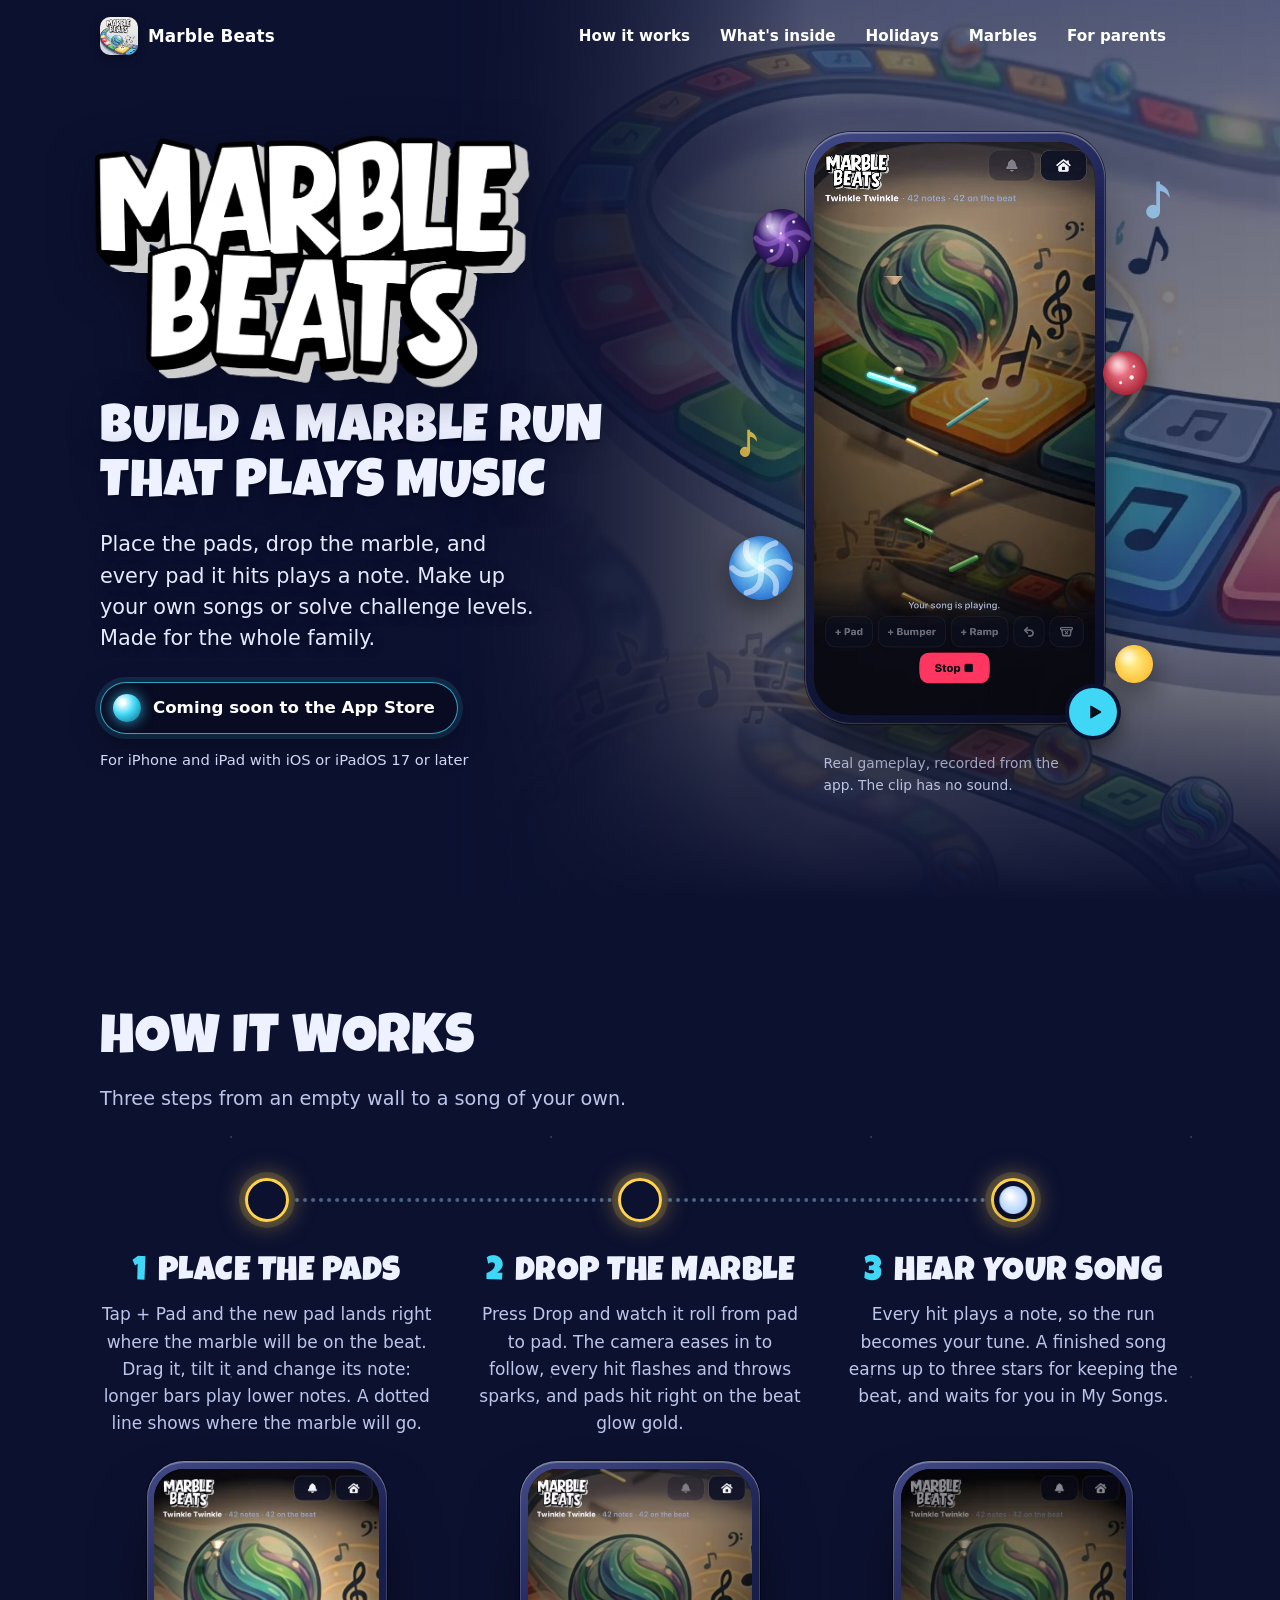
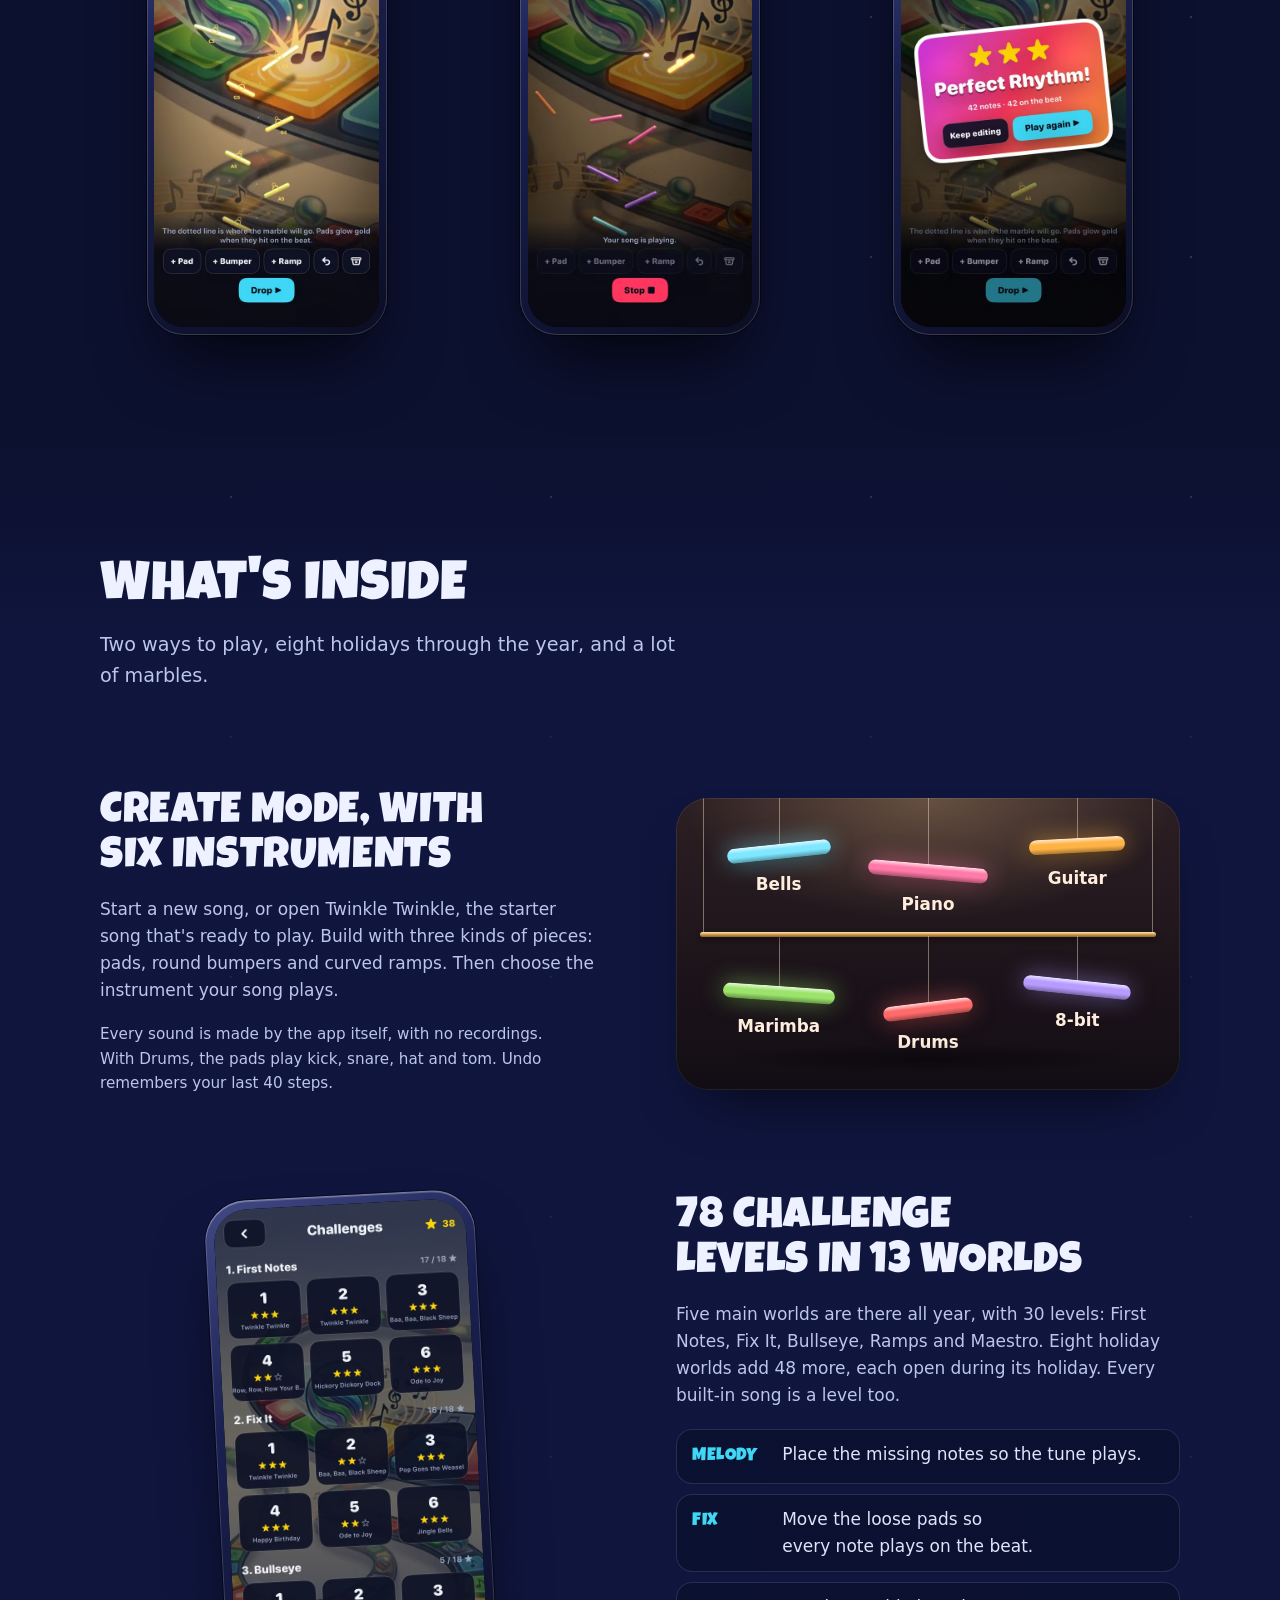
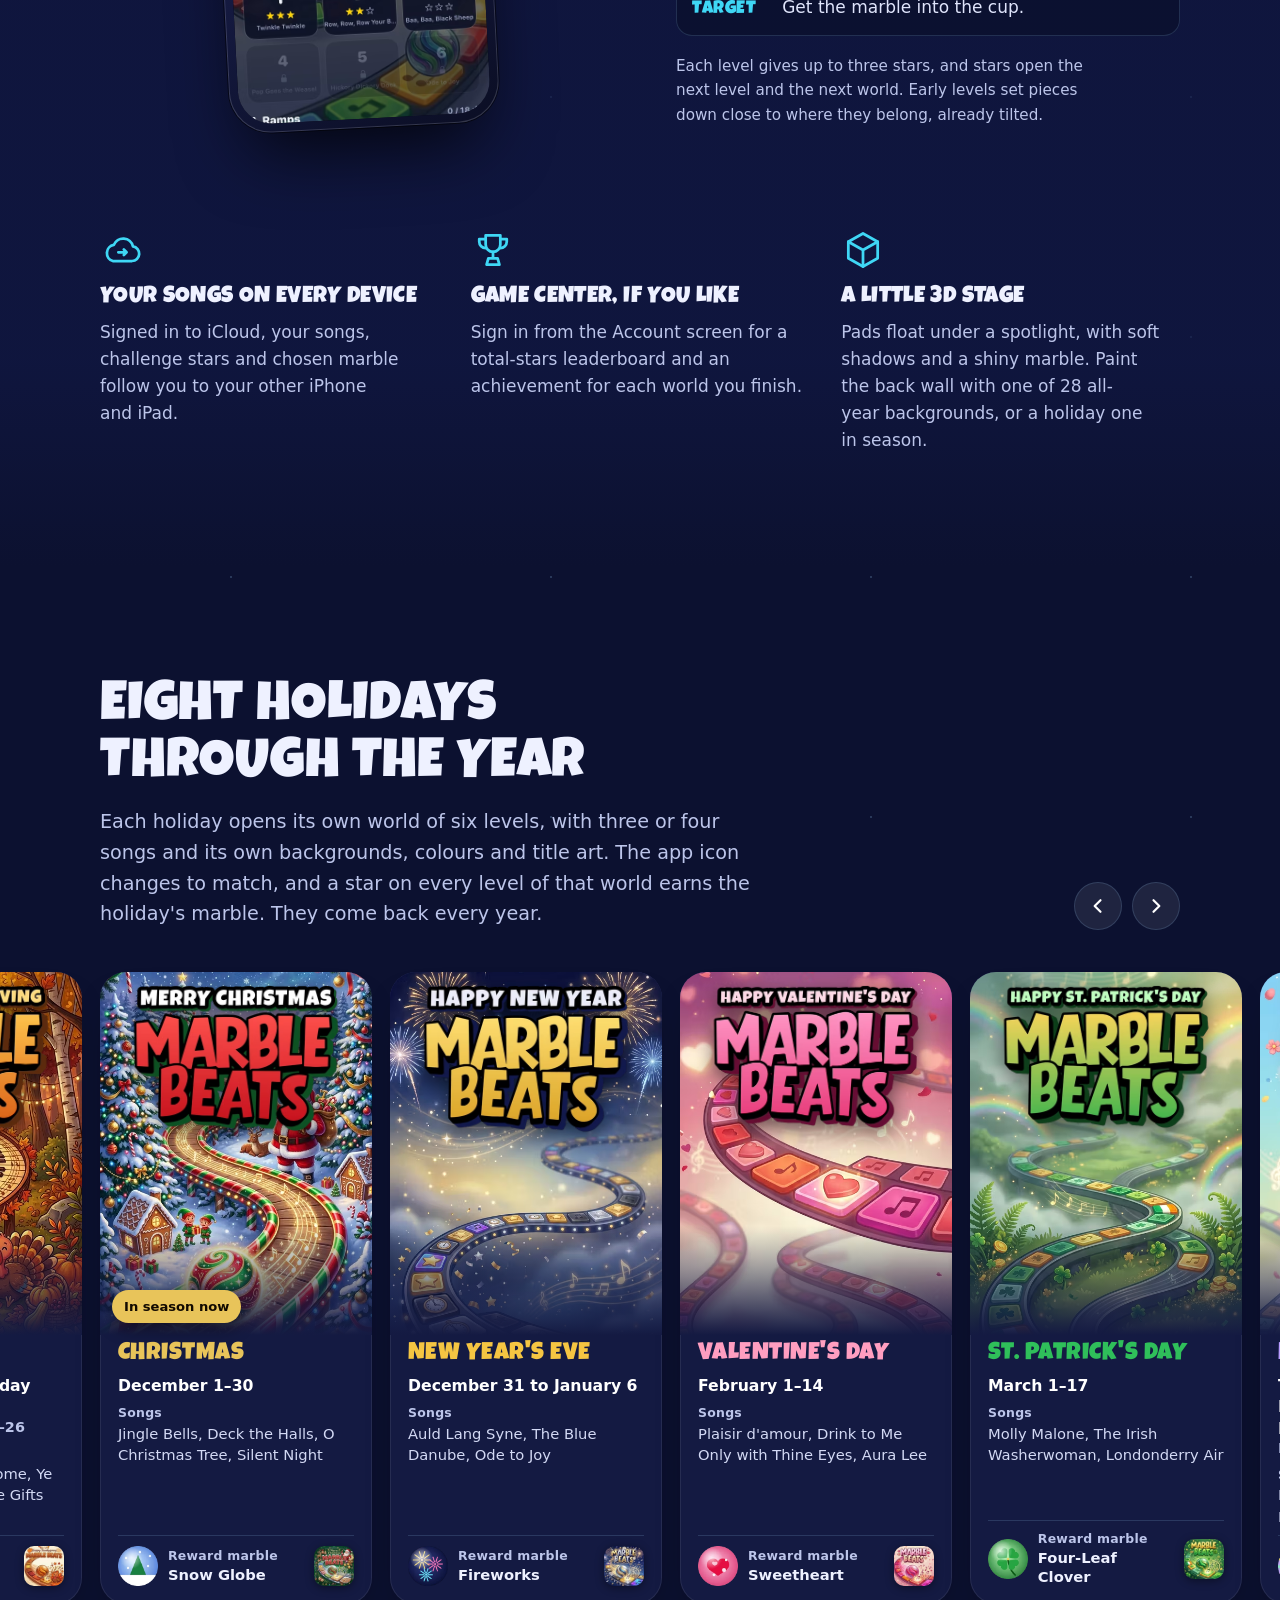
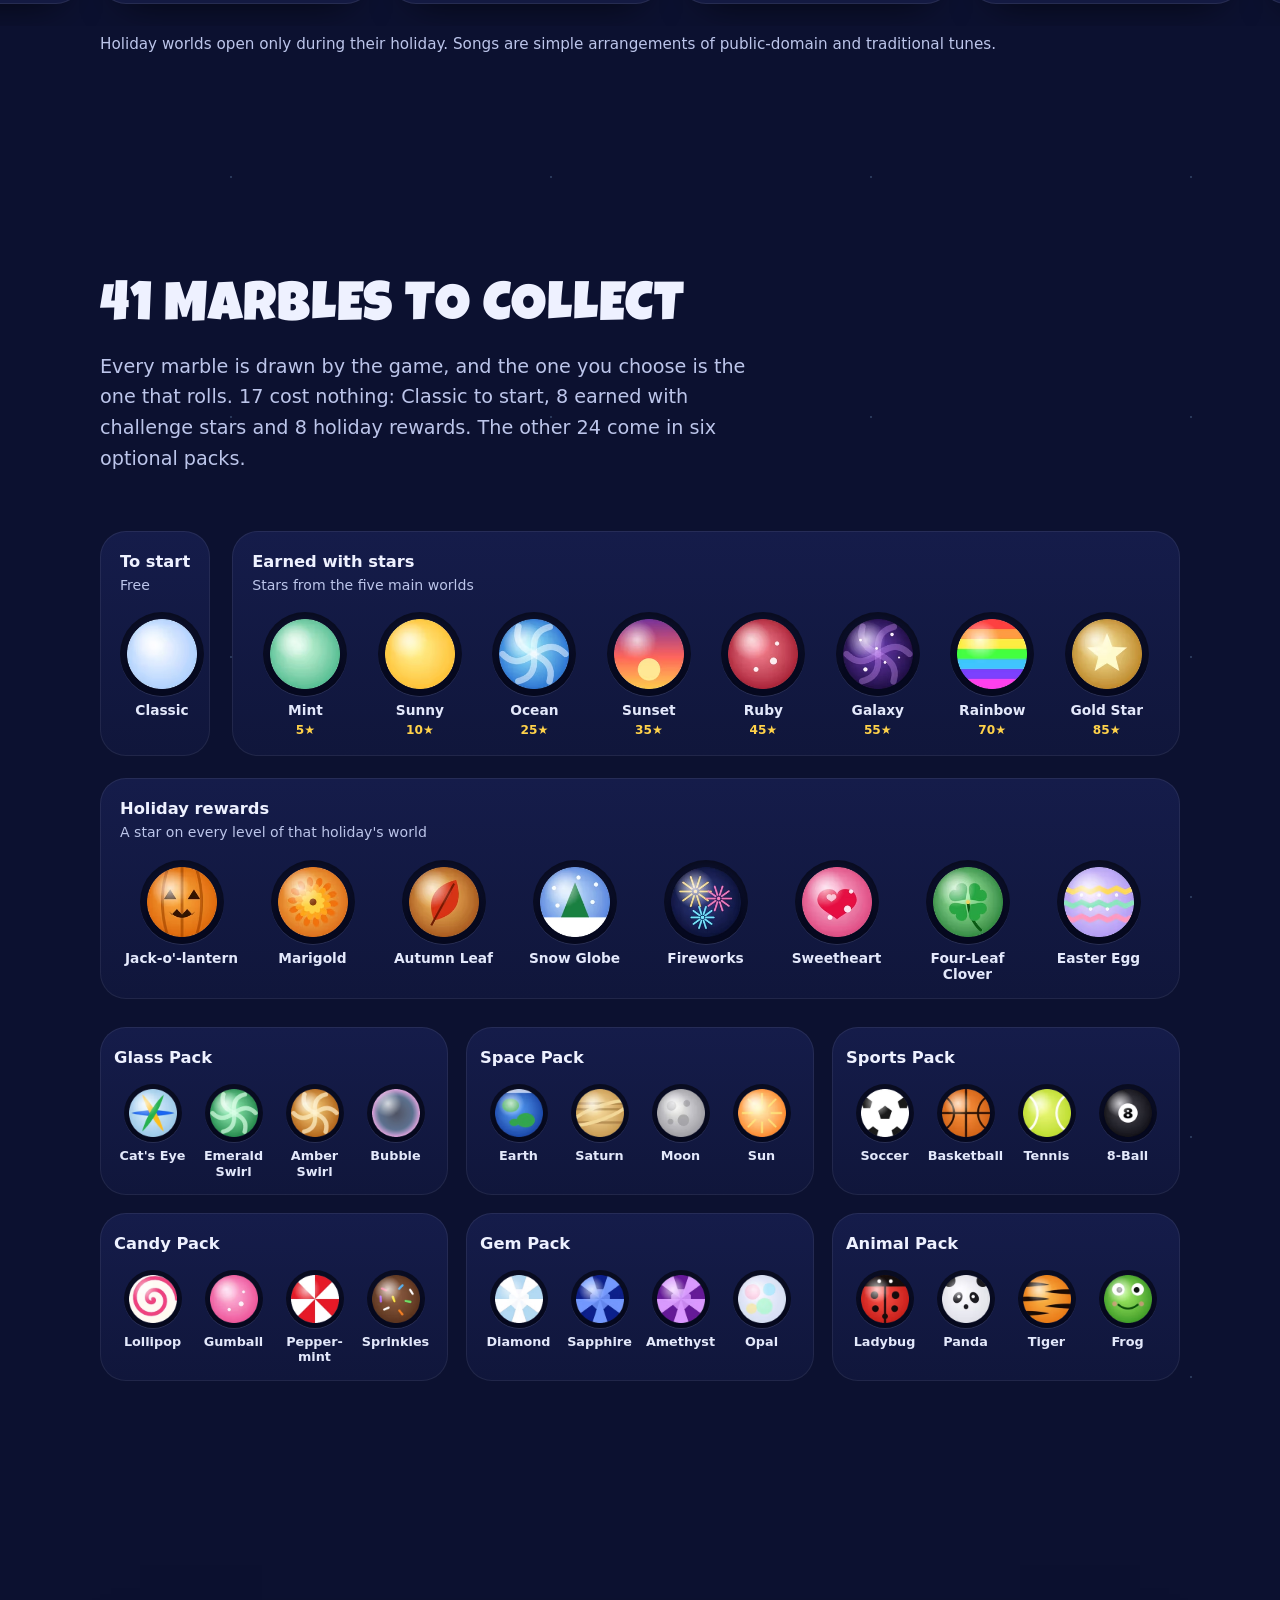
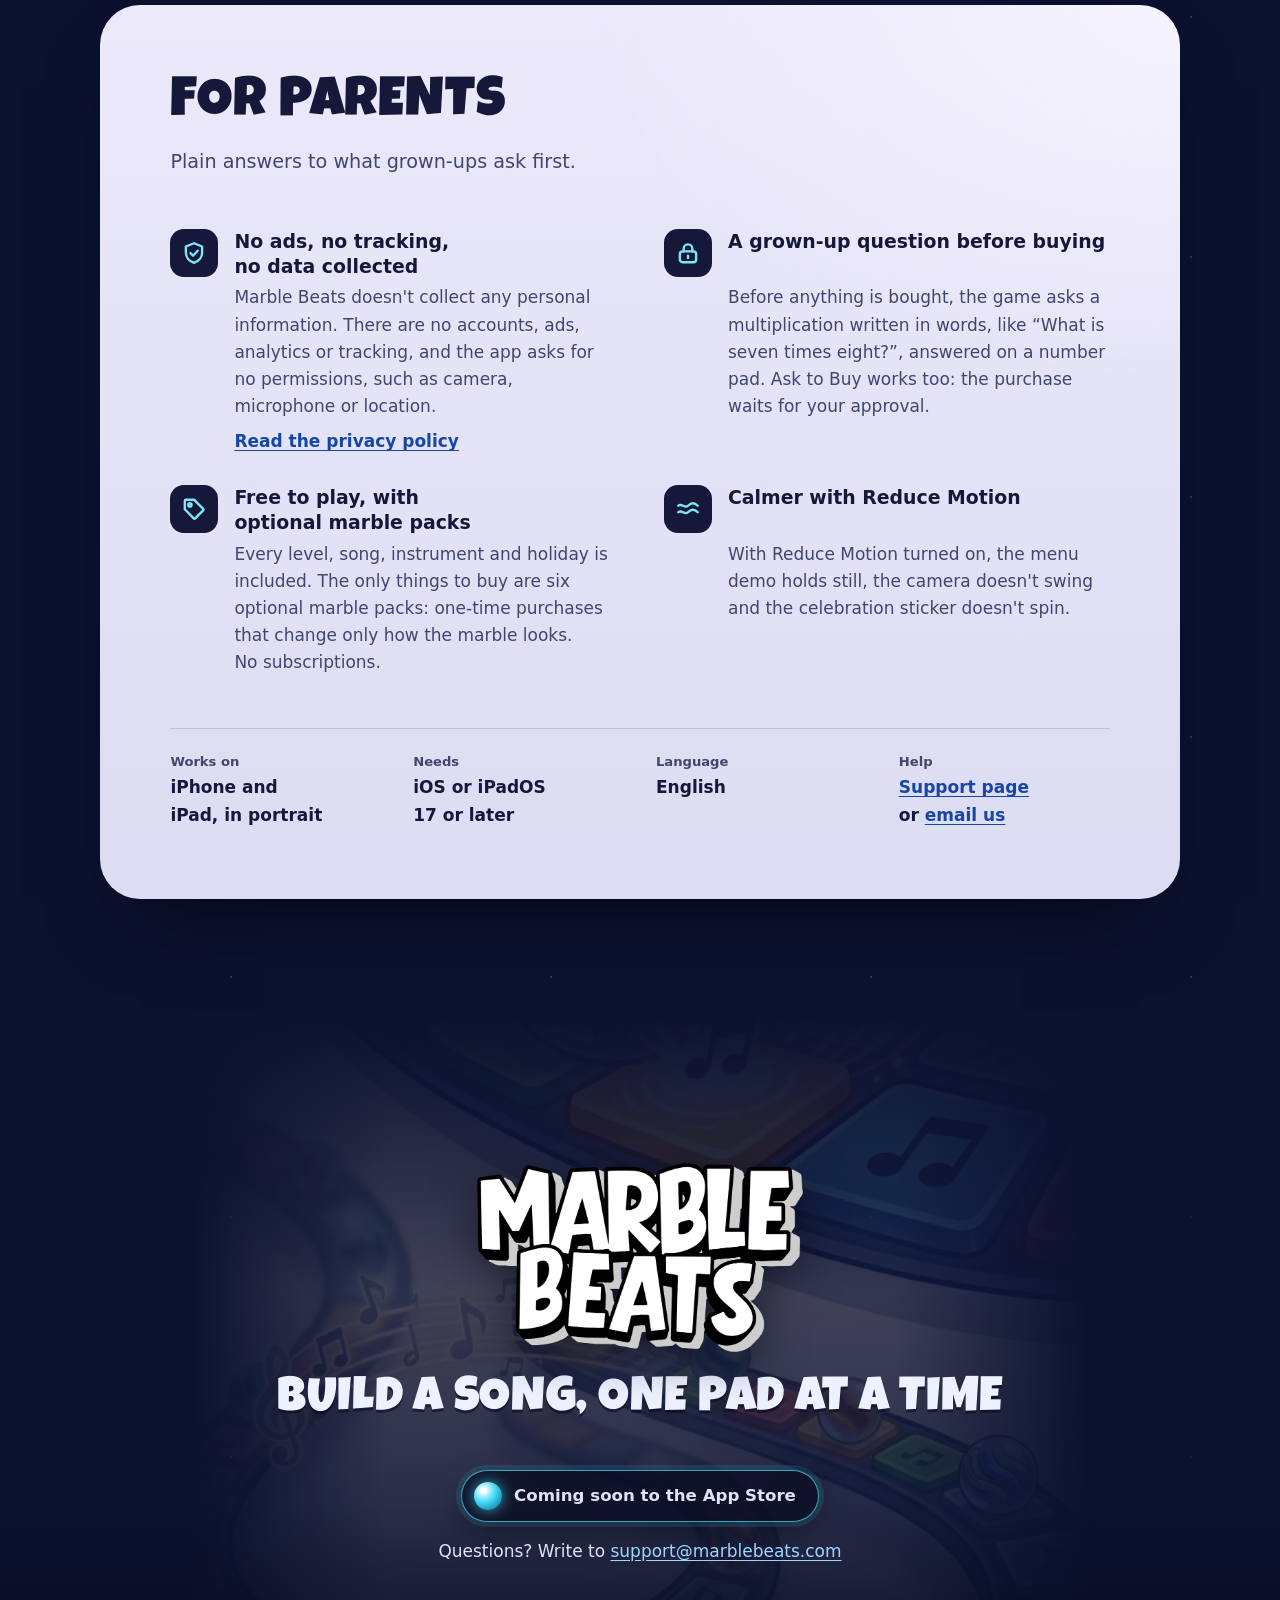
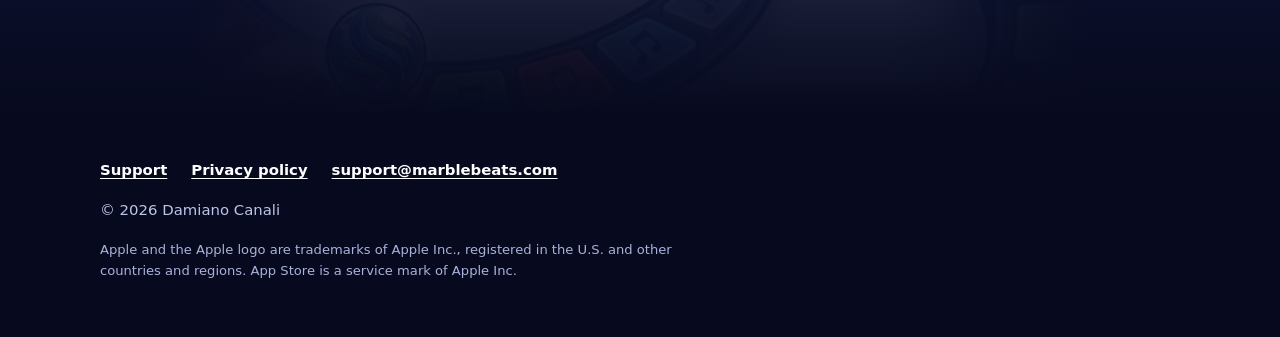
==== commit 29b4ef6a: "Site: pads without wires in the text, step images, gameplay clip and social card Co-Authored-By: Cla" ====
--- a/index.html
+++ b/index.html
@@ -433,7 +433,7 @@
         <h3><span class="n" aria-hidden="true">1</span>Place the pads</h3>
         <p>Tap + Pad and the new pad lands right where the marble will be on the beat. Drag it, tilt it and change its note: longer bars play lower notes. A dotted line shows where the marble will go.</p>
         <div class="phone"><div class="screen">
-          <picture><source srcset="assets/img/step-place.avif" type="image/avif"><img src="assets/img/step-place.jpg" alt="Building a song: pads hang on thin wires, each marked with its note, and a dotted line shows the marble's path. Buttons along the bottom read + Pad, + Bumper, + Ramp and Drop." width="540" height="1102" loading="lazy" decoding="async"></picture>
+          <picture><source srcset="assets/img/step-place.avif" type="image/avif"><img src="assets/img/step-place.jpg" alt="Building a song: pads float in the air, each marked with its note, and a dotted line shows the marble's path. Buttons along the bottom read + Pad, + Bumper, + Ramp and Drop." width="540" height="1102" loading="lazy" decoding="async"></picture>
         </div></div>
       </li>
       <li class="step">
@@ -515,7 +515,7 @@
       <li>
         <svg viewBox="0 0 48 48" aria-hidden="true" fill="none" stroke="currentColor" stroke-width="3" stroke-linecap="round" stroke-linejoin="round"><path d="M24 6 40 15v18L24 42 8 33V15L24 6Z"/><path d="m8 15 16 9 16-9M24 24v18"/></svg>
         <h3>A little 3D stage</h3>
-        <p>Pads hang on wires under a spotlight, with soft shadows and a shiny marble. Paint the back wall with one of 28 all-year backgrounds, or a holiday one in season.</p>
+        <p>Pads float under a spotlight, with soft shadows and a shiny marble. Paint the back wall with one of 28 all-year backgrounds, or a holiday one in season.</p>
       </li>
     </ul>
   </div>
